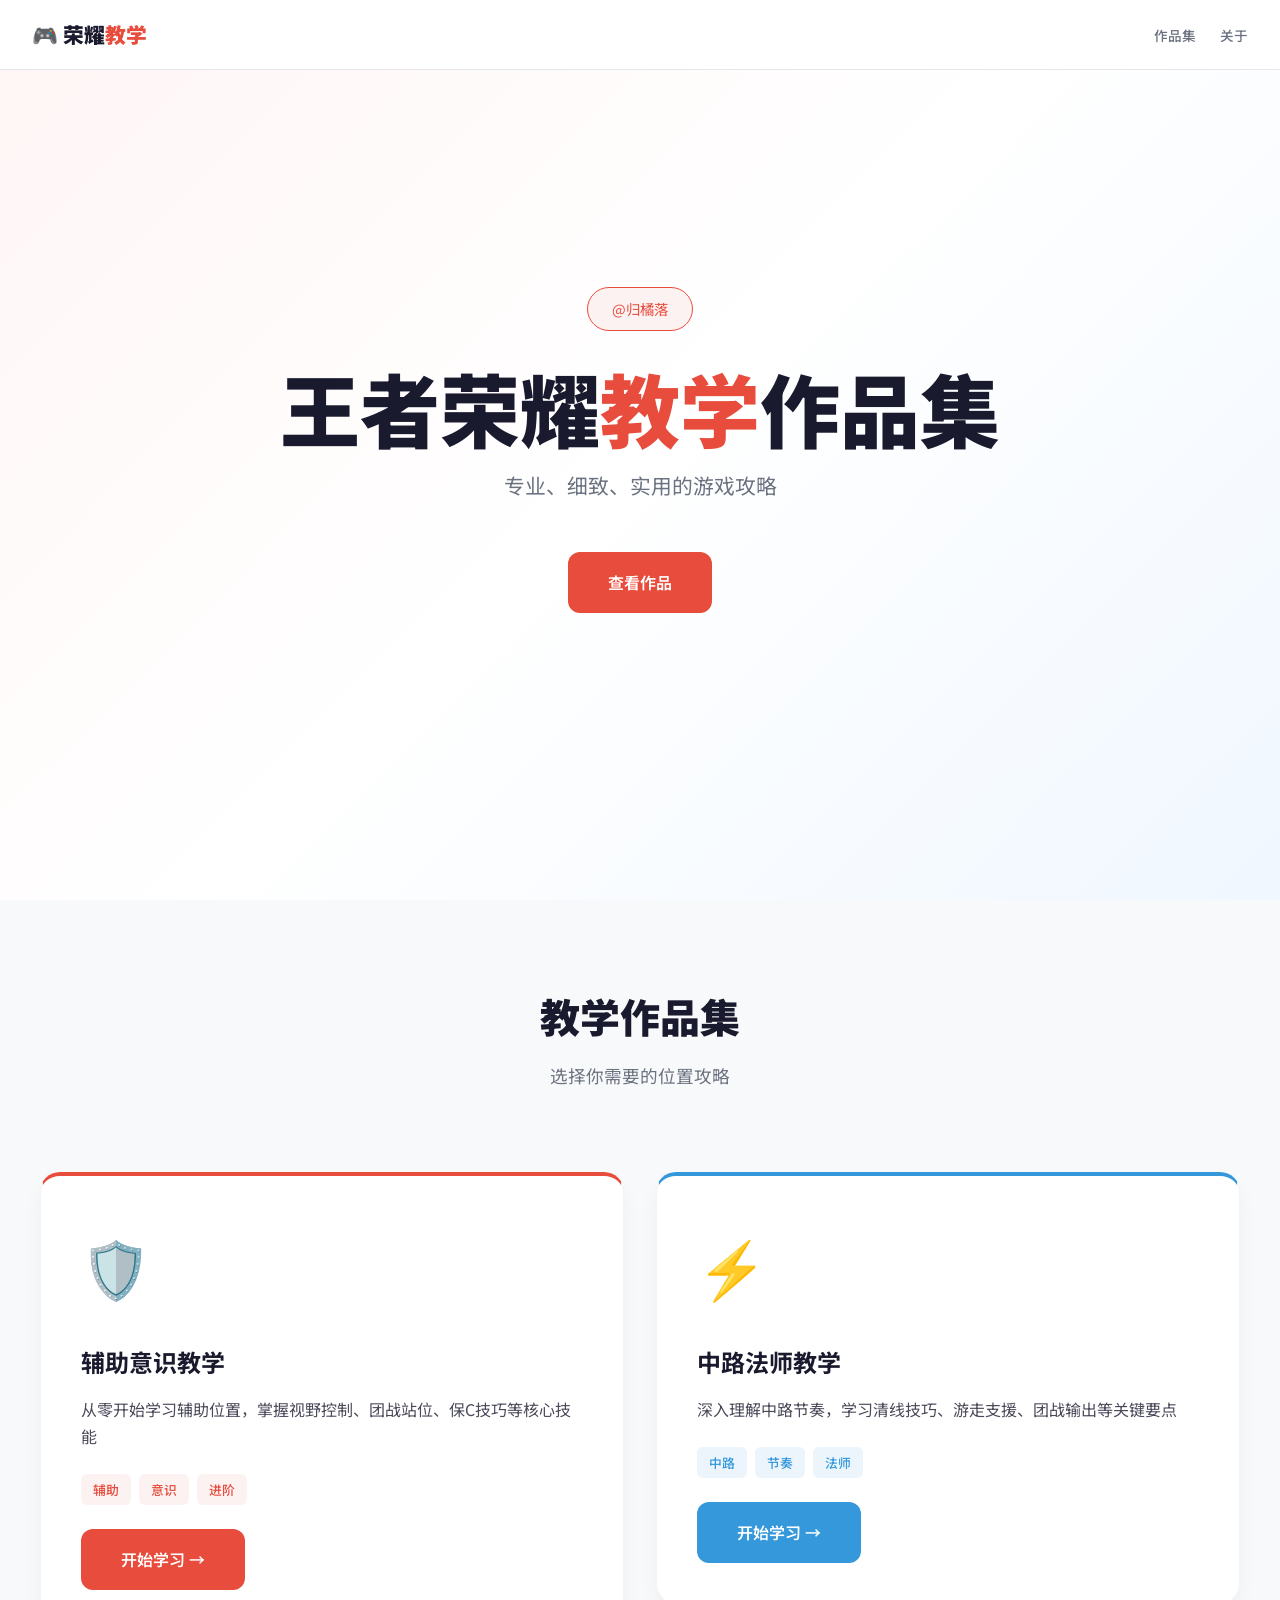
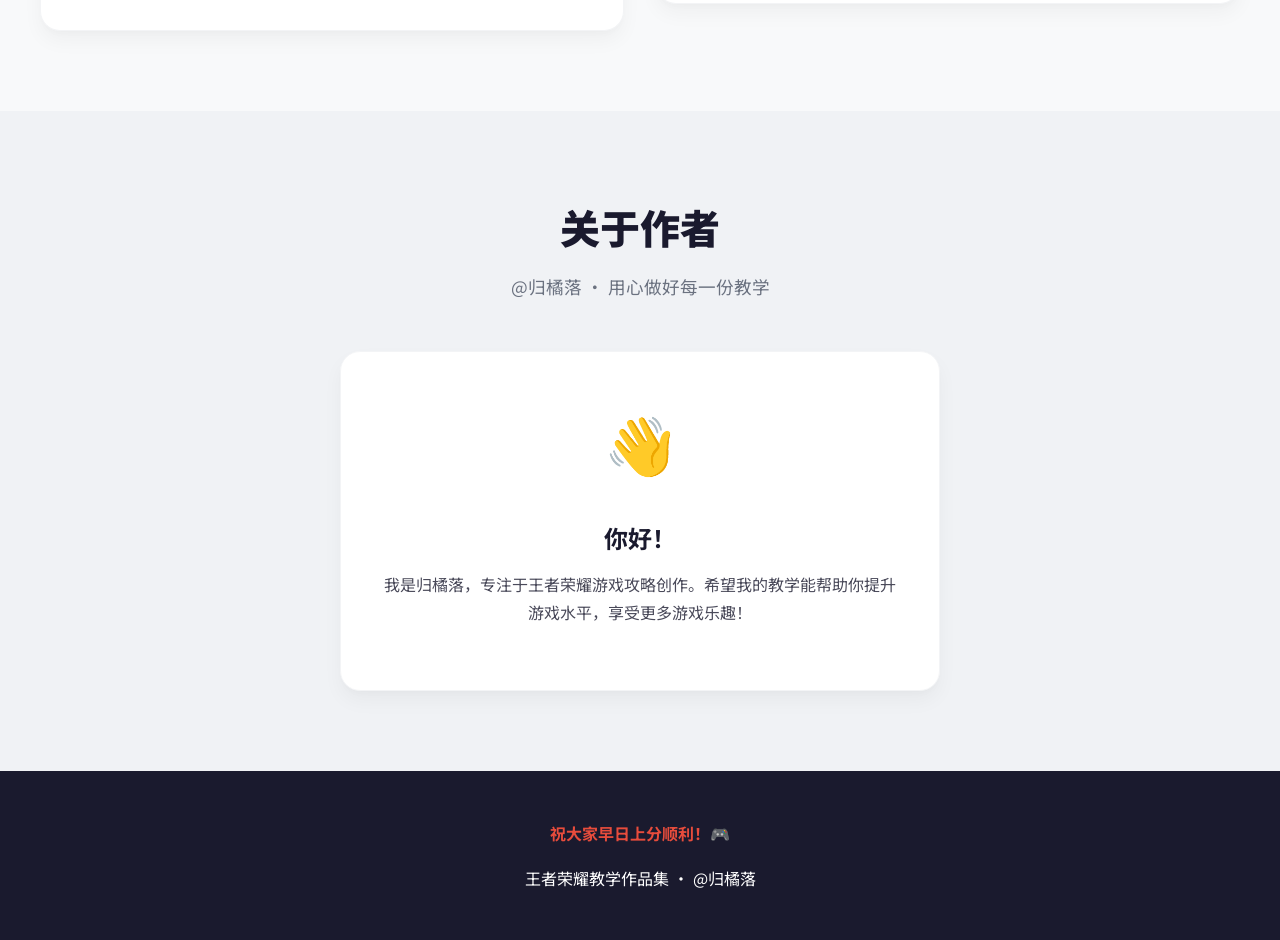
==== index.html @ fbb921c2 "重构为作品集形式，添加中路教学" ====
<!DOCTYPE html>
<html lang="zh-CN">
<head>
    <meta charset="UTF-8">
    <meta name="viewport" content="width=device-width, initial-scale=1.0">
    <title>王者荣耀 - 教学作品集</title>
    <link href="https://fonts.googleapis.com/css2?family=Noto+Sans+SC:wght@300;400;500;700;900&display=swap" rel="stylesheet">
    <style>
        :root {
            --bg: #f8f9fa;
            --bg-card: #ffffff;
            --bg-section: #f0f2f5;
            --text: #1a1a2e;
            --text-secondary: #4a4a5a;
            --text-muted: #6b7280;
            --border: #e5e7eb;
            --border-light: #f3f4f6;
            --accent: #e74c3c;
            --accent-light: #fdf2f2;
            --blue: #3498db;
            --blue-light: #ebf5fb;
            --green: #27ae60;
            --green-light: #eafaf1;
            --gold: #f39c12;
            --gold-light: #fef9e7;
            --purple: #9b59b6;
            --purple-light: #f5eef8;
        }

        * {
            margin: 0;
            padding: 0;
            box-sizing: border-box;
        }

        html {
            scroll-behavior: smooth;
        }

        body {
            font-family: 'Noto Sans SC', sans-serif;
            background: var(--bg);
            color: var(--text);
            overflow-x: hidden;
            line-height: 1.8;
        }

        nav {
            position: fixed;
            top: 0;
            left: 0;
            width: 100%;
            padding: 1rem 2rem;
            background: rgba(255, 255, 255, 0.95);
            backdrop-filter: blur(20px);
            z-index: 1000;
            display: flex;
            justify-content: space-between;
            align-items: center;
            border-bottom: 1px solid var(--border);
            transition: transform 0.3s ease;
        }

        .logo {
            font-size: 1.3rem;
            font-weight: 900;
            color: var(--text);
        }

        .logo span {
            color: var(--accent);
        }

        .nav-links {
            display: flex;
            gap: 1.5rem;
            list-style: none;
        }

        .nav-links a {
            color: var(--text-muted);
            text-decoration: none;
            font-size: 0.85rem;
            font-weight: 500;
            transition: color 0.3s ease;
        }

        .nav-links a:hover {
            color: var(--accent);
        }

        main {
            position: relative;
            z-index: 10;
        }

        section {
            min-height: auto;
            padding: 5rem 2rem;
            display: flex;
            flex-direction: column;
            justify-content: center;
            align-items: center;
        }

        .hero {
            position: relative;
            text-align: center;
            background: linear-gradient(135deg, #fff5f5 0%, #fff 50%, #f0f7ff 100%);
            min-height: 100vh;
            display: flex;
            align-items: center;
            justify-content: center;
        }

        .hero-content {
            position: relative;
            z-index: 2;
            max-width: 800px;
        }

        .hero-badge {
            display: inline-block;
            padding: 0.5rem 1.5rem;
            background: var(--accent-light);
            border: 1px solid var(--accent);
            border-radius: 50px;
            font-size: 0.9rem;
            color: var(--accent);
            margin-bottom: 2rem;
        }

        .hero h1 {
            font-size: clamp(2.5rem, 8vw, 5rem);
            font-weight: 900;
            line-height: 1.1;
            margin-bottom: 1rem;
            color: var(--text);
        }

        .hero h1 .highlight {
            color: var(--accent);
        }

        .hero-subtitle {
            font-size: 1.3rem;
            color: var(--text-muted);
            margin-bottom: 3rem;
        }

        .hero-cta {
            display: flex;
            gap: 1rem;
            justify-content: center;
        }

        .btn {
            padding: 1rem 2.5rem;
            border-radius: 12px;
            font-size: 1rem;
            font-weight: 600;
            cursor: pointer;
            transition: all 0.3s ease;
            text-decoration: none;
            display: inline-flex;
            align-items: center;
            gap: 0.5rem;
        }

        .btn-primary {
            background: var(--accent);
            color: white;
            border: none;
        }

        .btn-primary:hover {
            background: #c0392b;
            transform: translateY(-2px);
        }

        .btn-secondary {
            background: white;
            color: var(--text);
            border: 2px solid var(--border);
        }

        .btn-secondary:hover {
            border-color: var(--accent);
            color: var(--accent);
        }

        .section-header {
            text-align: center;
            margin-bottom: 3rem;
        }

        .section-title {
            font-size: 2.5rem;
            font-weight: 900;
            margin-bottom: 0.5rem;
            color: var(--text);
        }

        .section-desc {
            color: var(--text-muted);
            font-size: 1.1rem;
        }

        .portfolio-grid {
            max-width: 1200px;
            width: 100%;
            display: grid;
            grid-template-columns: repeat(auto-fit, minmax(350px, 1fr));
            gap: 2rem;
            margin-top: 2rem;
        }

        .card {
            background: var(--bg-card);
            border-radius: 20px;
            padding: 2.5rem;
            box-shadow: 0 4px 6px rgba(0, 0, 0, 0.02), 0 10px 20px rgba(0, 0, 0, 0.04);
            border: 1px solid var(--border-light);
            transition: all 0.3s ease;
        }

        .card:hover {
            transform: translateY(-8px);
            box-shadow: 0 20px 40px rgba(0, 0, 0, 0.08), 0 8px 16px rgba(0, 0, 0, 0.06);
            border-color: var(--border);
        }

        .card-icon {
            font-size: 3.5rem;
            margin-bottom: 1.5rem;
        }

        .card h3 {
            font-size: 1.5rem;
            font-weight: 700;
            margin-bottom: 0.75rem;
            color: var(--text);
        }

        .card p {
            color: var(--text-secondary);
            margin-bottom: 1.5rem;
            line-height: 1.7;
        }

        .card-tags {
            display: flex;
            gap: 0.5rem;
            margin-bottom: 1.5rem;
            flex-wrap: wrap;
        }

        .tag {
            padding: 0.25rem 0.75rem;
            border-radius: 6px;
            font-size: 0.8rem;
            font-weight: 500;
        }

        .tag-support {
            background: var(--accent-light);
            color: var(--accent);
        }

        .tag-mid {
            background: var(--blue-light);
            color: var(--blue);
        }

        footer {
            background: var(--text);
            color: white;
            padding: 3rem 2rem;
            text-align: center;
        }

        footer .highlight {
            color: var(--accent);
            font-weight: 700;
        }

        @keyframes fadeInUp {
            from {
                opacity: 0;
                transform: translateY(30px);
            }
            to {
                opacity: 1;
                transform: translateY(0);
            }
        }

        .fade-in {
            opacity: 0;
            animation: fadeInUp 0.6s ease forwards;
        }

        @media (max-width: 768px) {
            nav {
                padding: 1rem;
            }

            .nav-links {
                display: none;
            }

            .hero-cta {
                flex-direction: column;
            }

            .portfolio-grid {
                grid-template-columns: 1fr;
            }
        }
    </style>
</head>
<body>
    <nav>
        <div class="logo">
            🎮 荣耀<span>教学</span>
        </div>
        <ul class="nav-links">
            <li><a href="#portfolio">作品集</a></li>
            <li><a href="#about">关于</a></li>
        </ul>
    </nav>

    <main>
        <section class="hero">
            <div class="hero-content fade-in">
                <span class="hero-badge">@归橘落</span>
                <h1>王者荣耀<span class="highlight">教学</span>作品集</h1>
                <p class="hero-subtitle">专业、细致、实用的游戏攻略</p>
                <div class="hero-cta">
                    <a href="#portfolio" class="btn btn-primary">
                        查看作品
                    </a>
                </div>
            </div>
        </section>

        <section id="portfolio">
            <div class="section-header fade-in">
                <h2 class="section-title">教学作品集</h2>
                <p class="section-desc">选择你需要的位置攻略</p>
            </div>
            
            <div class="portfolio-grid">
                <a href="support.html" style="text-decoration: none; display: block;">
                    <div class="card fade-in" style="border-top: 4px solid var(--accent);">
                        <div class="card-icon">🛡️</div>
                        <h3>辅助意识教学</h3>
                        <p>从零开始学习辅助位置，掌握视野控制、团战站位、保C技巧等核心技能</p>
                        <div class="card-tags">
                            <span class="tag tag-support">辅助</span>
                            <span class="tag tag-support">意识</span>
                            <span class="tag tag-support">进阶</span>
                        </div>
                        <div class="btn btn-primary">
                            开始学习 →
                        </div>
                    </div>
                </a>

                <a href="mid.html" style="text-decoration: none; display: block;">
                    <div class="card fade-in" style="border-top: 4px solid var(--blue); animation-delay: 0.2s;">
                        <div class="card-icon">⚡</div>
                        <h3>中路法师教学</h3>
                        <p>深入理解中路节奏，学习清线技巧、游走支援、团战输出等关键要点</p>
                        <div class="card-tags">
                            <span class="tag tag-mid">中路</span>
                            <span class="tag tag-mid">节奏</span>
                            <span class="tag tag-mid">法师</span>
                        </div>
                        <div class="btn btn-primary" style="background: var(--blue);">
                            开始学习 →
                        </div>
                    </div>
                </a>
            </div>
        </section>

        <section id="about" style="background: var(--bg-section);">
            <div class="section-header fade-in">
                <h2 class="section-title">关于作者</h2>
                <p class="section-desc">@归橘落 · 用心做好每一份教学</p>
            </div>
            <div style="max-width: 600px; text-align: center;">
                <div class="card fade-in">
                    <div class="card-icon">👋</div>
                    <h3>你好！</h3>
                    <p>我是归橘落，专注于王者荣耀游戏攻略创作。希望我的教学能帮助你提升游戏水平，享受更多游戏乐趣！</p>
                </div>
            </div>
        </section>
    </main>

    <footer>
        <p class="highlight">祝大家早日上分顺利！🎮</p>
        <p style="margin-top: 1rem;">王者荣耀教学作品集 · @归橘落</p>
    </footer>

    <script>
        const observer = new IntersectionObserver((entries) => {
            entries.forEach(entry => {
                if (entry.isIntersecting) {
                    entry.target.style.opacity = '1';
                }
            });
        }, { threshold: 0.1 });

        document.querySelectorAll('.fade-in').forEach(el => {
            observer.observe(el);
        });

        let lastScroll = 0;
        window.addEventListener('scroll', () => {
            const nav = document.querySelector('nav');
            const currentScroll = window.pageYOffset;
            if (currentScroll > lastScroll && currentScroll > 100) {
                nav.style.transform = 'translateY(-100%)';
            } else {
                nav.style.transform = 'translateY(0)';
            }
            lastScroll = currentScroll;
        });
    </script>
</body>
</html>
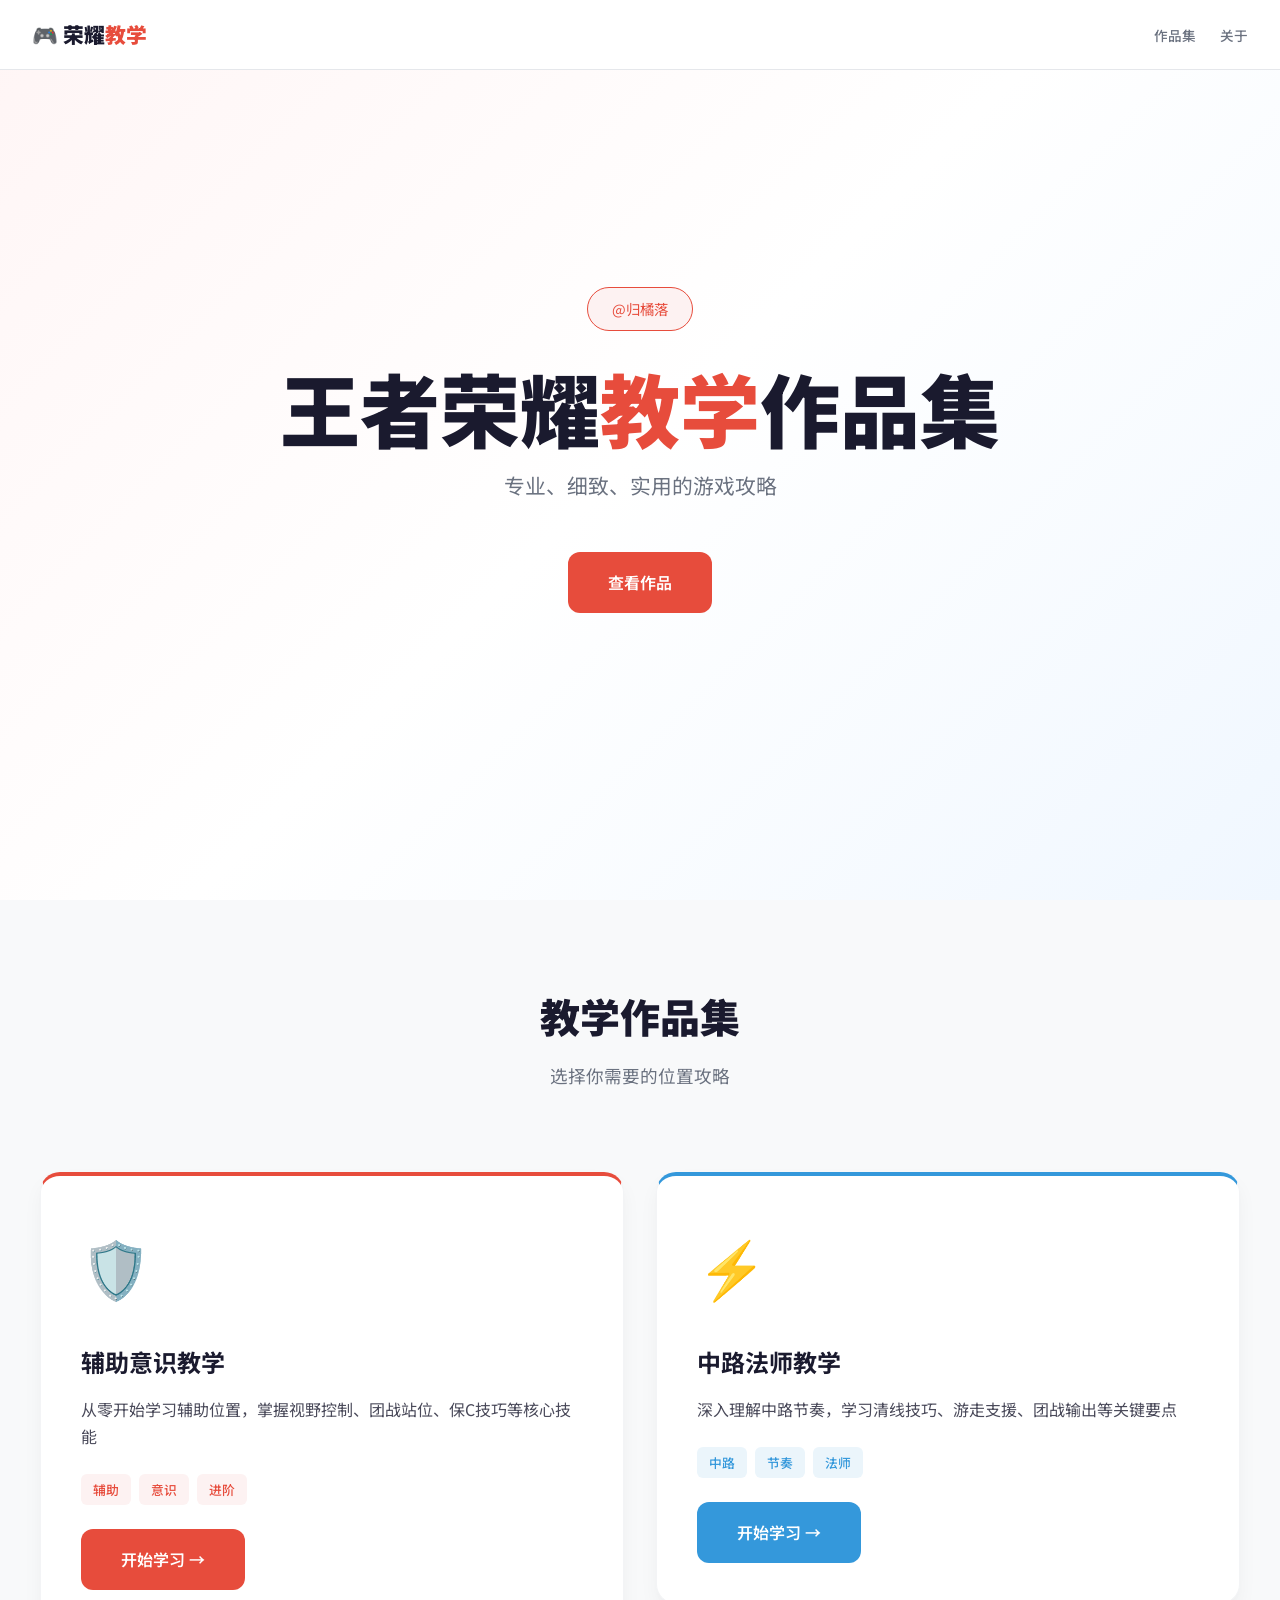
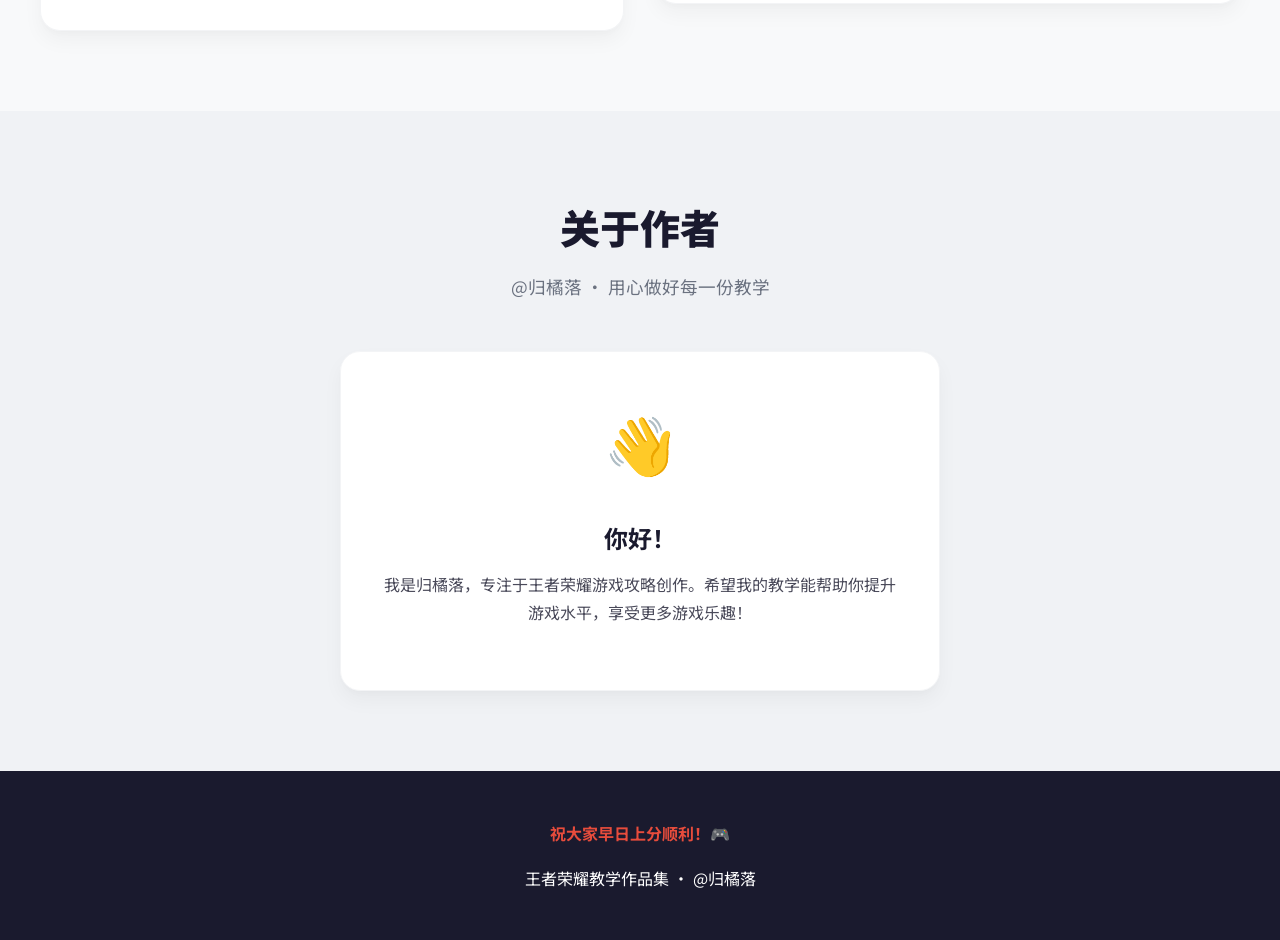
==== commit 2ad10d2a: "多agent全方位优化完成！" ====
--- a/index.html
+++ b/index.html
@@ -31,6 +31,7 @@
             margin: 0;
             padding: 0;
             box-sizing: border-box;
+            -webkit-tap-highlight-color: transparent;
         }
 
         html {
@@ -43,6 +44,8 @@
             color: var(--text);
             overflow-x: hidden;
             line-height: 1.8;
+            opacity: 0;
+            animation: pageLoad 0.5s ease forwards;
         }
 
         nav {
@@ -58,13 +61,27 @@
             justify-content: space-between;
             align-items: center;
             border-bottom: 1px solid var(--border);
-            transition: transform 0.3s ease;
+            transition: transform 0.3s ease, box-shadow 0.3s ease;
+        }
+
+        nav.scrolled {
+            box-shadow: 0 4px 20px rgba(0, 0, 0, 0.08);
         }
 
         .logo {
             font-size: 1.3rem;
             font-weight: 900;
             color: var(--text);
+            cursor: pointer;
+            transition: transform 0.2s ease;
+        }
+
+        .logo:hover {
+            transform: scale(1.05);
+        }
+
+        .logo:active {
+            transform: scale(0.95);
         }
 
         .logo span {
@@ -82,11 +99,32 @@
             text-decoration: none;
             font-size: 0.85rem;
             font-weight: 500;
-            transition: color 0.3s ease;
+            transition: color 0.3s ease, transform 0.2s ease;
+            position: relative;
+        }
+
+        .nav-links a:after {
+            content: '';
+            position: absolute;
+            bottom: -4px;
+            left: 0;
+            width: 0;
+            height: 2px;
+            background: var(--accent);
+            transition: width 0.3s ease;
         }
 
         .nav-links a:hover {
             color: var(--accent);
+            transform: translateY(-2px);
+        }
+
+        .nav-links a:hover:after {
+            width: 100%;
+        }
+
+        .nav-links a:active {
+            transform: translateY(0);
         }
 
         main {
@@ -128,6 +166,7 @@
             font-size: 0.9rem;
             color: var(--accent);
             margin-bottom: 2rem;
+            animation: pulse 2s ease-in-out infinite;
         }
 
         .hero h1 {
@@ -165,6 +204,18 @@
             display: inline-flex;
             align-items: center;
             gap: 0.5rem;
+            user-select: none;
+            -webkit-user-select: none;
+        }
+
+        .btn:hover {
+            transform: translateY(-3px);
+            box-shadow: 0 10px 30px rgba(0, 0, 0, 0.15);
+        }
+
+        .btn:active {
+            transform: translateY(-1px);
+            box-shadow: 0 5px 15px rgba(0, 0, 0, 0.1);
         }
 
         .btn-primary {
@@ -175,7 +226,6 @@
 
         .btn-primary:hover {
             background: #c0392b;
-            transform: translateY(-2px);
         }
 
         .btn-secondary {
@@ -221,18 +271,28 @@
             padding: 2.5rem;
             box-shadow: 0 4px 6px rgba(0, 0, 0, 0.02), 0 10px 20px rgba(0, 0, 0, 0.04);
             border: 1px solid var(--border-light);
-            transition: all 0.3s ease;
+            transition: all 0.4s cubic-bezier(0.175, 0.885, 0.32, 1.275);
+            cursor: pointer;
         }
 
         .card:hover {
-            transform: translateY(-8px);
-            box-shadow: 0 20px 40px rgba(0, 0, 0, 0.08), 0 8px 16px rgba(0, 0, 0, 0.06);
-            border-color: var(--border);
+            transform: translateY(-12px) scale(1.02);
+            box-shadow: 0 30px 60px rgba(0, 0, 0, 0.12), 0 15px 30px rgba(0, 0, 0, 0.08);
+            border-color: var(--accent);
+        }
+
+        .card:active {
+            transform: translateY(-6px) scale(0.98);
         }
 
         .card-icon {
             font-size: 3.5rem;
             margin-bottom: 1.5rem;
+            transition: transform 0.4s ease;
+        }
+
+        .card:hover .card-icon {
+            transform: scale(1.1) rotate(5deg);
         }
 
         .card h3 {
@@ -260,6 +320,11 @@
             border-radius: 6px;
             font-size: 0.8rem;
             font-weight: 500;
+            transition: transform 0.2s ease;
+        }
+
+        .tag:hover {
+            transform: scale(1.05);
         }
 
         .tag-support {
@@ -284,10 +349,49 @@
             font-weight: 700;
         }
 
+        .back-to-top {
+            position: fixed;
+            bottom: 2rem;
+            right: 2rem;
+            width: 50px;
+            height: 50px;
+            background: var(--accent);
+            color: white;
+            border: none;
+            border-radius: 50%;
+            font-size: 1.5rem;
+            cursor: pointer;
+            opacity: 0;
+            visibility: hidden;
+            transform: translateY(20px);
+            transition: all 0.3s ease;
+            z-index: 999;
+            box-shadow: 0 4px 20px rgba(231, 76, 60, 0.4);
+            display: flex;
+            align-items: center;
+            justify-content: center;
+        }
+
+        .back-to-top.visible {
+            opacity: 1;
+            visibility: visible;
+            transform: translateY(0);
+        }
+
+        .back-to-top:hover {
+            background: #c0392b;
+            transform: translateY(-3px);
+            box-shadow: 0 8px 30px rgba(231, 76, 60, 0.5);
+        }
+
+        .back-to-top:active {
+            transform: translateY(0);
+        }
+
         @keyframes fadeInUp {
             from {
                 opacity: 0;
-                transform: translateY(30px);
+                transform: translateY(40px);
             }
             to {
                 opacity: 1;
@@ -295,9 +399,33 @@
             }
         }
 
+        @keyframes pageLoad {
+            from {
+                opacity: 0;
+            }
+            to {
+                opacity: 1;
+            }
+        }
+
+        @keyframes pulse {
+            0%, 100% {
+                transform: scale(1);
+            }
+            50% {
+                transform: scale(1.05);
+            }
+        }
+
         .fade-in {
             opacity: 0;
-            animation: fadeInUp 0.6s ease forwards;
+            transform: translateY(40px);
+            transition: opacity 0.8s ease, transform 0.8s ease;
+        }
+
+        .fade-in.visible {
+            opacity: 1;
+            transform: translateY(0);
         }
 
         @media (max-width: 768px) {
@@ -315,13 +443,21 @@
 
             .portfolio-grid {
                 grid-template-columns: 1fr;
+            }
+
+            .back-to-top {
+                bottom: 1.5rem;
+                right: 1.5rem;
+                width: 45px;
+                height: 45px;
+                font-size: 1.3rem;
             }
         }
     </style>
 </head>
 <body>
     <nav>
-        <div class="logo">
+        <div class="logo" onclick="window.scrollTo({top: 0, behavior: 'smooth'})">
             🎮 荣耀<span>教学</span>
         </div>
         <ul class="nav-links">
@@ -368,7 +504,7 @@
                 </a>
 
                 <a href="mid.html" style="text-decoration: none; display: block;">
-                    <div class="card fade-in" style="border-top: 4px solid var(--blue); animation-delay: 0.2s;">
+                    <div class="card fade-in" style="border-top: 4px solid var(--blue);">
                         <div class="card-icon">⚡</div>
                         <h3>中路法师教学</h3>
                         <p>深入理解中路节奏，学习清线技巧、游走支援、团战输出等关键要点</p>
@@ -405,11 +541,15 @@
         <p style="margin-top: 1rem;">王者荣耀教学作品集 · @归橘落</p>
     </footer>
 
+    <button class="back-to-top" id="backToTop" aria-label="回到顶部">
+        ↑
+    </button>
+
     <script>
         const observer = new IntersectionObserver((entries) => {
             entries.forEach(entry => {
                 if (entry.isIntersecting) {
-                    entry.target.style.opacity = '1';
+                    entry.target.classList.add('visible');
                 }
             });
         }, { threshold: 0.1 });
@@ -419,16 +559,48 @@
         });
 
         let lastScroll = 0;
+        const nav = document.querySelector('nav');
+        const backToTop = document.getElementById('backToTop');
+        
         window.addEventListener('scroll', () => {
-            const nav = document.querySelector('nav');
             const currentScroll = window.pageYOffset;
+            
             if (currentScroll > lastScroll && currentScroll > 100) {
                 nav.style.transform = 'translateY(-100%)';
             } else {
                 nav.style.transform = 'translateY(0)';
             }
+            
+            if (currentScroll > 100) {
+                nav.classList.add('scrolled');
+                backToTop.classList.add('visible');
+            } else {
+                nav.classList.remove('scrolled');
+                backToTop.classList.remove('visible');
+            }
+            
             lastScroll = currentScroll;
+        });
+
+        backToTop.addEventListener('click', () => {
+            window.scrollTo({
+                top: 0,
+                behavior: 'smooth'
+            });
+        });
+
+        document.querySelectorAll('a[href^="#"]').forEach(anchor => {
+            anchor.addEventListener('click', function(e) {
+                e.preventDefault();
+                const target = document.querySelector(this.getAttribute('href'));
+                if (target) {
+                    target.scrollIntoView({
+                        behavior: 'smooth',
+                        block: 'start'
+                    });
+                }
+            });
         });
     </script>
 </body>
-</html>+</html>
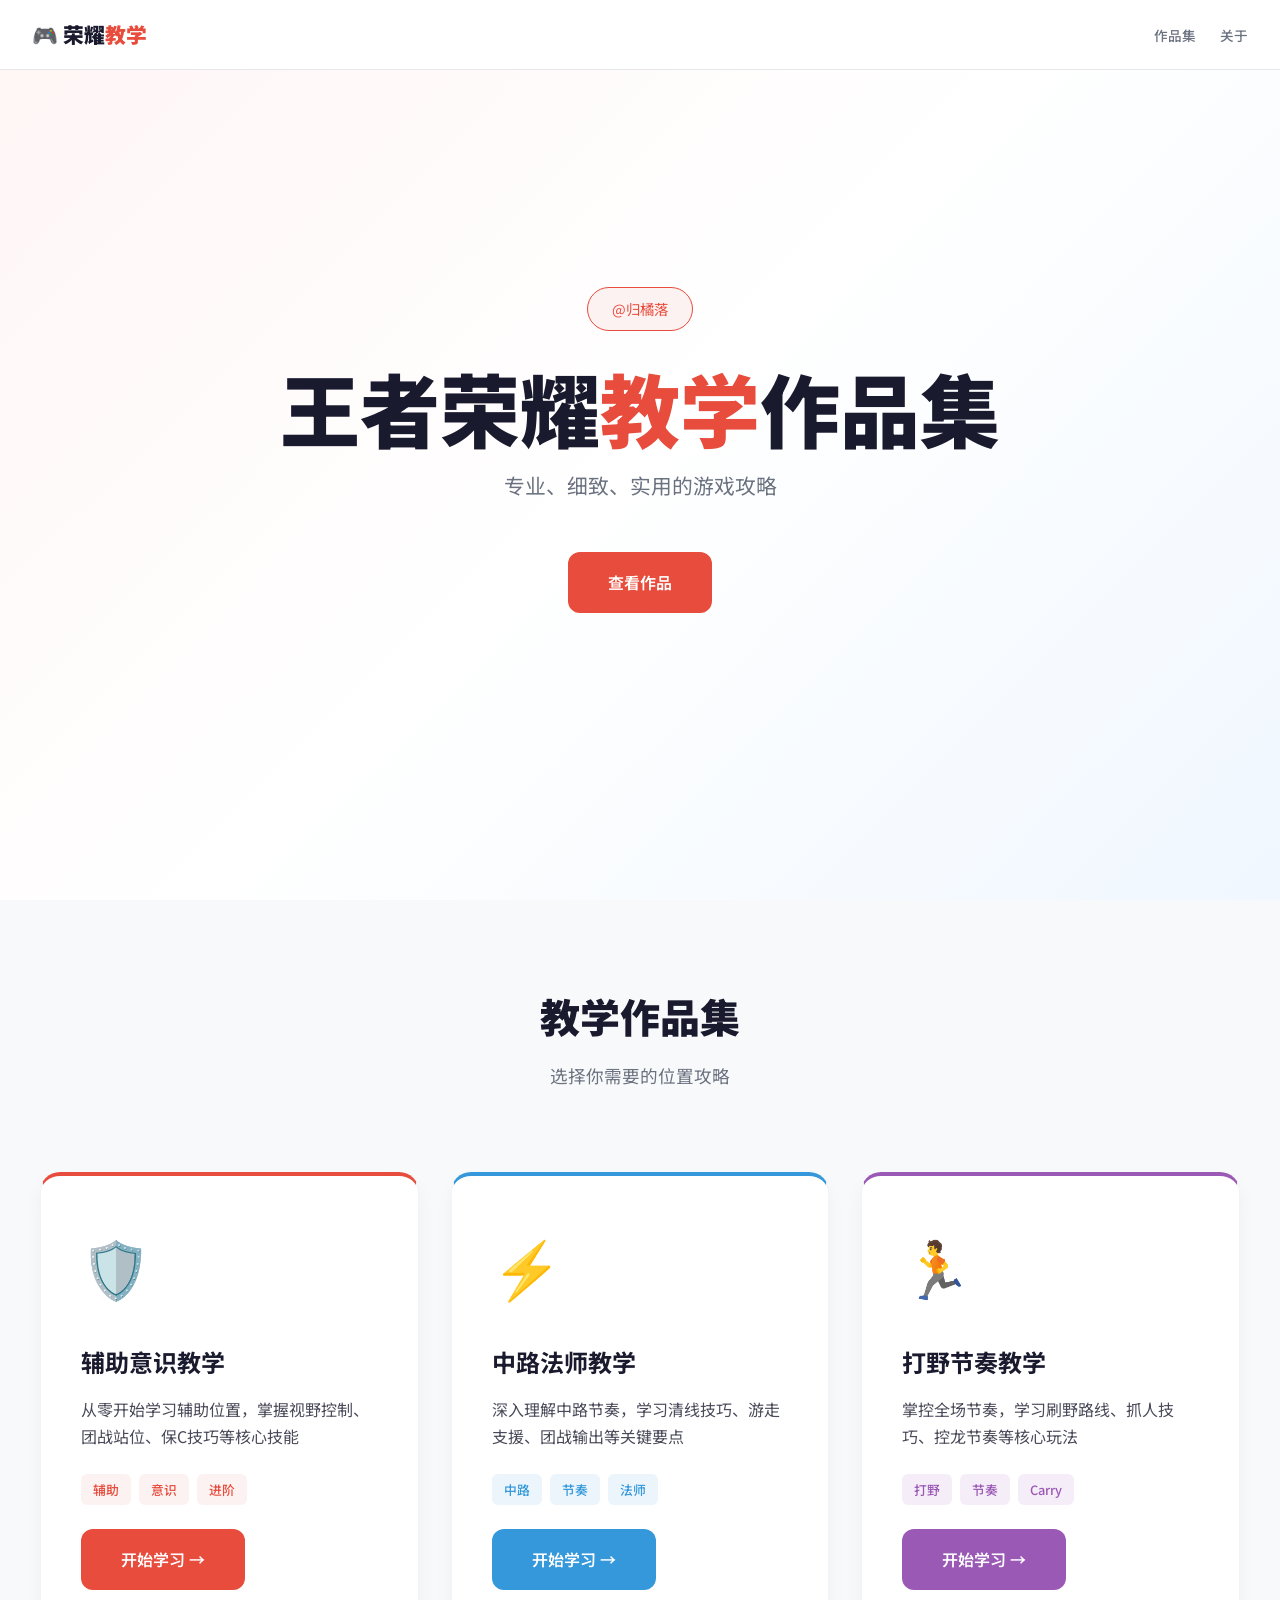
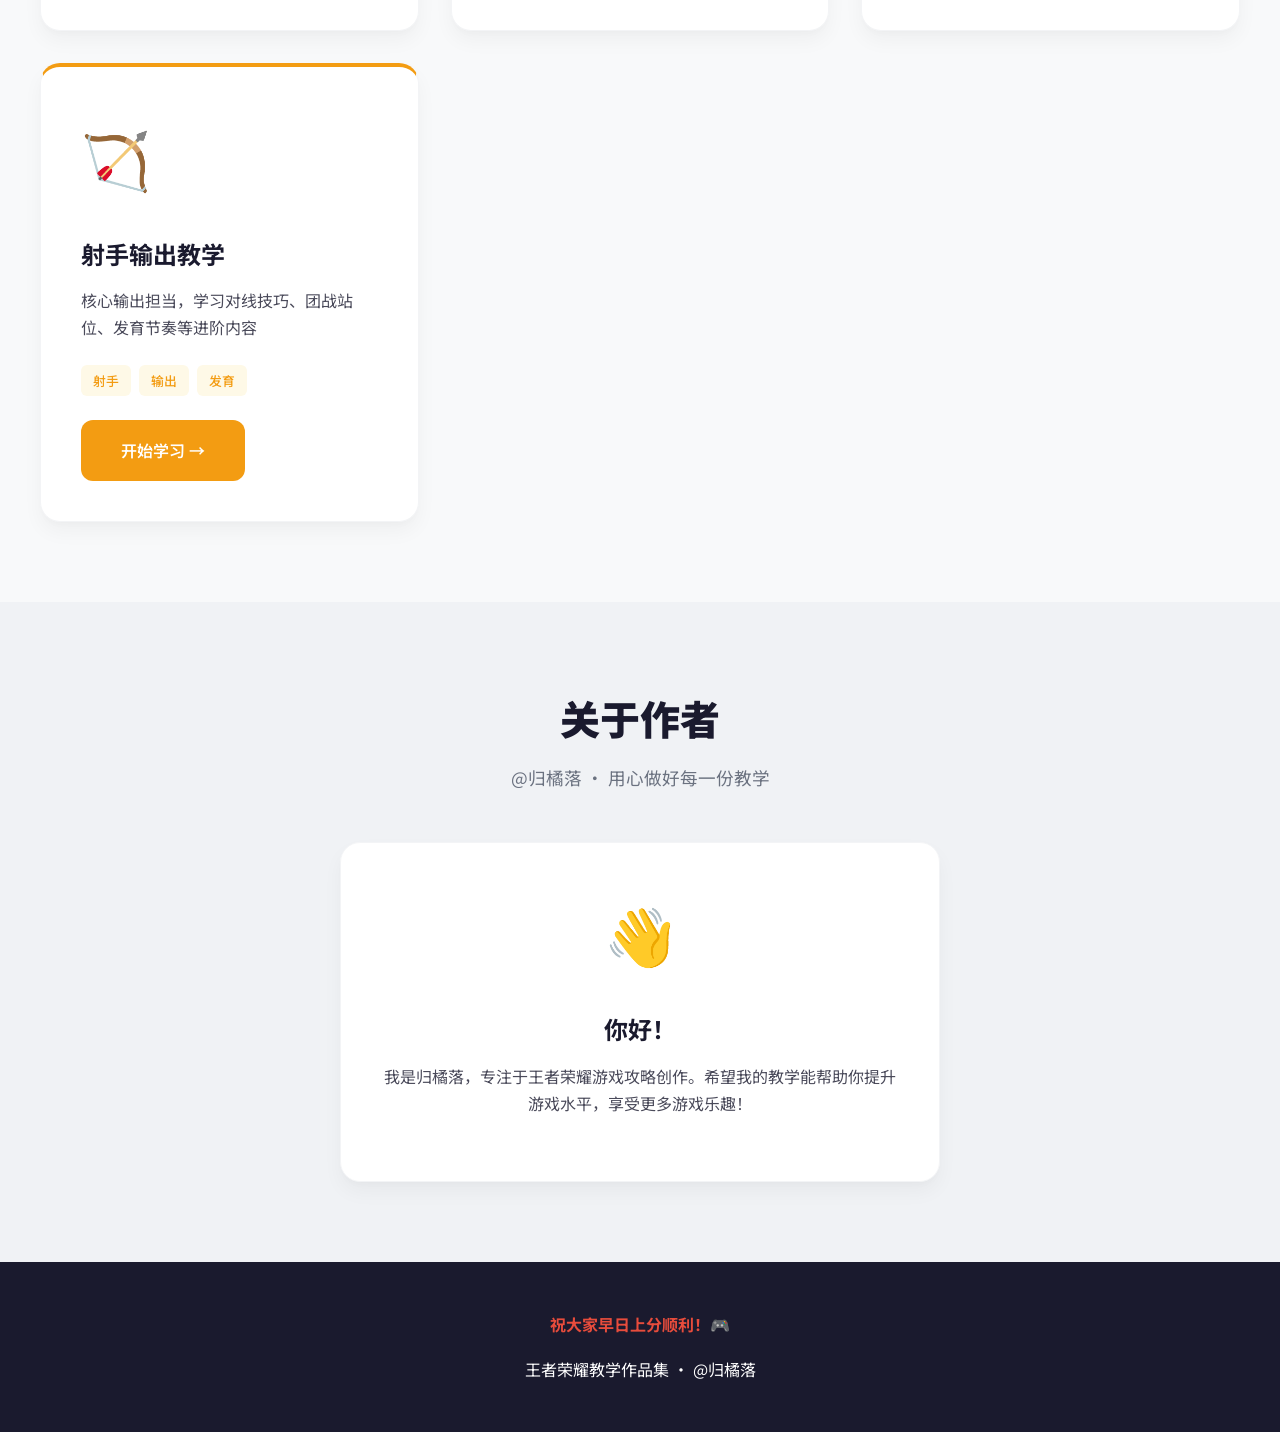
==== commit d66d5816: "feat: 多Agent协作优化网页体验 Co-authored-by: traeagent <traeagent@users.noreply.github.com>" ====
--- a/index.html
+++ b/index.html
@@ -4,8 +4,9 @@
     <meta charset="UTF-8">
     <meta name="viewport" content="width=device-width, initial-scale=1.0">
     <title>王者荣耀 - 教学作品集</title>
-    <link href="https://fonts.googleapis.com/css2?family=Noto+Sans+SC:wght@300;400;500;700;900&display=swap" rel="stylesheet">
-    <style>
+  <link href="https://fonts.googleapis.com/css2?family=Noto+Sans+SC:wght@300;400;500;700;900&display=swap" rel="stylesheet">
+  <link rel="stylesheet" href="css/styles.css">
+  <style>
         :root {
             --bg: #f8f9fa;
             --bg-card: #ffffff;
@@ -487,38 +488,70 @@
             </div>
             
             <div class="portfolio-grid">
-                <a href="support.html" style="text-decoration: none; display: block;">
-                    <div class="card fade-in" style="border-top: 4px solid var(--accent);">
-                        <div class="card-icon">🛡️</div>
-                        <h3>辅助意识教学</h3>
-                        <p>从零开始学习辅助位置，掌握视野控制、团战站位、保C技巧等核心技能</p>
-                        <div class="card-tags">
-                            <span class="tag tag-support">辅助</span>
-                            <span class="tag tag-support">意识</span>
-                            <span class="tag tag-support">进阶</span>
-                        </div>
-                        <div class="btn btn-primary">
-                            开始学习 →
-                        </div>
-                    </div>
-                </a>
-
-                <a href="mid.html" style="text-decoration: none; display: block;">
-                    <div class="card fade-in" style="border-top: 4px solid var(--blue);">
-                        <div class="card-icon">⚡</div>
-                        <h3>中路法师教学</h3>
-                        <p>深入理解中路节奏，学习清线技巧、游走支援、团战输出等关键要点</p>
-                        <div class="card-tags">
-                            <span class="tag tag-mid">中路</span>
-                            <span class="tag tag-mid">节奏</span>
-                            <span class="tag tag-mid">法师</span>
-                        </div>
-                        <div class="btn btn-primary" style="background: var(--blue);">
-                            开始学习 →
-                        </div>
-                    </div>
-                </a>
-            </div>
+        <a href="support.html" style="text-decoration: none; display: block;">
+          <div class="card fade-in" style="border-top: 4px solid var(--accent);">
+            <div class="card-icon">🛡️</div>
+            <h3>辅助意识教学</h3>
+            <p>从零开始学习辅助位置，掌握视野控制、团战站位、保C技巧等核心技能</p>
+            <div class="card-tags">
+              <span class="tag tag-support">辅助</span>
+              <span class="tag tag-support">意识</span>
+              <span class="tag tag-support">进阶</span>
+            </div>
+            <div class="btn btn-primary">
+              开始学习 →
+            </div>
+          </div>
+        </a>
+
+        <a href="mid.html" style="text-decoration: none; display: block;">
+          <div class="card fade-in" style="border-top: 4px solid var(--blue);">
+            <div class="card-icon">⚡</div>
+            <h3>中路法师教学</h3>
+            <p>深入理解中路节奏，学习清线技巧、游走支援、团战输出等关键要点</p>
+            <div class="card-tags">
+              <span class="tag tag-mid">中路</span>
+              <span class="tag tag-mid">节奏</span>
+              <span class="tag tag-mid">法师</span>
+            </div>
+            <div class="btn btn-primary" style="background: var(--blue);">
+              开始学习 →
+            </div>
+          </div>
+        </a>
+
+        <a href="jungle.html" style="text-decoration: none; display: block;">
+          <div class="card fade-in" style="border-top: 4px solid var(--purple);">
+            <div class="card-icon">🏃</div>
+            <h3>打野节奏教学</h3>
+            <p>掌控全场节奏，学习刷野路线、抓人技巧、控龙节奏等核心玩法</p>
+            <div class="card-tags">
+              <span class="tag" style="background: var(--purple-light); color: var(--purple);">打野</span>
+              <span class="tag" style="background: var(--purple-light); color: var(--purple);">节奏</span>
+              <span class="tag" style="background: var(--purple-light); color: var(--purple);">Carry</span>
+            </div>
+            <div class="btn btn-primary" style="background: var(--purple);">
+              开始学习 →
+            </div>
+          </div>
+        </a>
+
+        <a href="adcarry.html" style="text-decoration: none; display: block;">
+          <div class="card fade-in" style="border-top: 4px solid var(--gold);">
+            <div class="card-icon">🏹</div>
+            <h3>射手输出教学</h3>
+            <p>核心输出担当，学习对线技巧、团战站位、发育节奏等进阶内容</p>
+            <div class="card-tags">
+              <span class="tag" style="background: var(--gold-light); color: var(--gold);">射手</span>
+              <span class="tag" style="background: var(--gold-light); color: var(--gold);">输出</span>
+              <span class="tag" style="background: var(--gold-light); color: var(--gold);">发育</span>
+            </div>
+            <div class="btn btn-primary" style="background: var(--gold);">
+              开始学习 →
+            </div>
+          </div>
+        </a>
+      </div>
         </section>
 
         <section id="about" style="background: var(--bg-section);">
@@ -545,62 +578,6 @@
         ↑
     </button>
 
-    <script>
-        const observer = new IntersectionObserver((entries) => {
-            entries.forEach(entry => {
-                if (entry.isIntersecting) {
-                    entry.target.classList.add('visible');
-                }
-            });
-        }, { threshold: 0.1 });
-
-        document.querySelectorAll('.fade-in').forEach(el => {
-            observer.observe(el);
-        });
-
-        let lastScroll = 0;
-        const nav = document.querySelector('nav');
-        const backToTop = document.getElementById('backToTop');
-        
-        window.addEventListener('scroll', () => {
-            const currentScroll = window.pageYOffset;
-            
-            if (currentScroll > lastScroll && currentScroll > 100) {
-                nav.style.transform = 'translateY(-100%)';
-            } else {
-                nav.style.transform = 'translateY(0)';
-            }
-            
-            if (currentScroll > 100) {
-                nav.classList.add('scrolled');
-                backToTop.classList.add('visible');
-            } else {
-                nav.classList.remove('scrolled');
-                backToTop.classList.remove('visible');
-            }
-            
-            lastScroll = currentScroll;
-        });
-
-        backToTop.addEventListener('click', () => {
-            window.scrollTo({
-                top: 0,
-                behavior: 'smooth'
-            });
-        });
-
-        document.querySelectorAll('a[href^="#"]').forEach(anchor => {
-            anchor.addEventListener('click', function(e) {
-                e.preventDefault();
-                const target = document.querySelector(this.getAttribute('href'));
-                if (target) {
-                    target.scrollIntoView({
-                        behavior: 'smooth',
-                        block: 'start'
-                    });
-                }
-            });
-        });
-    </script>
+    <script src="js/script.js"></script>
 </body>
 </html>
--- a/css/styles.css
+++ b/css/styles.css
@@ -0,0 +1,447 @@
+:root {
+  --bg: #f8f9fa;
+  --bg-card: #ffffff;
+  --bg-section: #f0f2f5;
+  --text: #1a1a2e;
+  --text-secondary: #4a4a5a;
+  --text-muted: #6b7280;
+  --border: #e5e7eb;
+  --border-light: #f3f4f6;
+  --accent: #e74c3c;
+  --accent-light: #fdf2f2;
+  --blue: #3498db;
+  --blue-light: #ebf5fb;
+  --green: #27ae60;
+  --green-light: #eafaf1;
+  --gold: #f39c12;
+  --gold-light: #fef9e7;
+  --purple: #9b59b6;
+  --purple-light: #f5eef8;
+}
+
+* {
+  margin: 0;
+  padding: 0;
+  box-sizing: border-box;
+  -webkit-tap-highlight-color: transparent;
+}
+
+html {
+  scroll-behavior: smooth;
+}
+
+body {
+  font-family: 'Noto Sans SC', sans-serif;
+  background: var(--bg);
+  color: var(--text);
+  overflow-x: hidden;
+  line-height: 1.8;
+  opacity: 0;
+  animation: pageLoad 0.5s ease forwards;
+}
+
+nav {
+  position: fixed;
+  top: 0;
+  left: 0;
+  width: 100%;
+  padding: 1rem 2rem;
+  background: rgba(255, 255, 255, 0.95);
+  backdrop-filter: blur(20px);
+  z-index: 1000;
+  display: flex;
+  justify-content: space-between;
+  align-items: center;
+  border-bottom: 1px solid var(--border);
+  transition: transform 0.3s ease, box-shadow 0.3s ease;
+}
+
+nav.scrolled {
+  box-shadow: 0 4px 20px rgba(0, 0, 0, 0.08);
+}
+
+.logo {
+  font-size: 1.3rem;
+  font-weight: 900;
+  color: var(--text);
+  cursor: pointer;
+  transition: transform 0.2s ease;
+}
+
+.logo:hover {
+  transform: scale(1.05);
+}
+
+.logo:active {
+  transform: scale(0.95);
+}
+
+.logo span {
+  color: var(--accent);
+}
+
+.nav-links {
+  display: flex;
+  gap: 1.5rem;
+  list-style: none;
+}
+
+.nav-links a {
+  color: var(--text-muted);
+  text-decoration: none;
+  font-size: 0.85rem;
+  font-weight: 500;
+  transition: color 0.3s ease, transform 0.2s ease;
+  position: relative;
+}
+
+.nav-links a:hover {
+  color: var(--accent);
+  transform: translateY(-2px);
+}
+
+.nav-links a:hover:after {
+  width: 100%;
+}
+
+.nav-links a:after {
+  content: '';
+  position: absolute;
+  bottom: -4px;
+  left: 0;
+  width: 0;
+  height: 2px;
+  background: var(--accent);
+  transition: width 0.3s ease;
+}
+
+.nav-links a:active {
+  transform: translateY(0);
+}
+
+main {
+  position: relative;
+  z-index: 10;
+}
+
+section {
+  min-height: auto;
+  padding: 5rem 2rem;
+  display: flex;
+  flex-direction: column;
+  justify-content: center;
+  align-items: center;
+}
+
+.hero {
+  position: relative;
+  text-align: center;
+  background: linear-gradient(135deg, #fff5f5 0%, #fff 50%, #f0f7ff 100%);
+  min-height: 100vh;
+  display: flex;
+  align-items: center;
+  justify-content: center;
+}
+
+.hero-content {
+  position: relative;
+  z-index: 2;
+  max-width: 800px;
+}
+
+.hero-badge {
+  display: inline-block;
+  padding: 0.5rem 1.5rem;
+  background: var(--accent-light);
+  border: 1px solid var(--accent);
+  border-radius: 50px;
+  font-size: 0.9rem;
+  color: var(--accent);
+  margin-bottom: 2rem;
+  animation: pulse 2s ease-in-out infinite;
+}
+
+.hero h1 {
+  font-size: clamp(2.5rem, 8vw, 5rem);
+  font-weight: 900;
+  line-height: 1.1;
+  margin-bottom: 1rem;
+  color: var(--text);
+}
+
+.hero h1 .highlight {
+  color: var(--accent);
+}
+
+.hero-subtitle {
+  font-size: 1.3rem;
+  color: var(--text-muted);
+  margin-bottom: 3rem;
+}
+
+.hero-cta {
+  display: flex;
+  gap: 1rem;
+  justify-content: center;
+}
+
+.btn {
+  padding: 1rem 2.5rem;
+  border-radius: 12px;
+  font-size: 1rem;
+  font-weight: 600;
+  cursor: pointer;
+  transition: all 0.3s ease;
+  text-decoration: none;
+  display: inline-flex;
+  align-items: center;
+  gap: 0.5rem;
+  user-select: none;
+  -webkit-user-select: none;
+}
+
+.btn:hover {
+  transform: translateY(-3px);
+  box-shadow: 0 10px 30px rgba(0, 0, 0, 0.15);
+}
+
+.btn:active {
+  transform: translateY(-1px);
+  box-shadow: 0 5px 15px rgba(0, 0, 0, 0.1);
+}
+
+.btn-primary {
+  background: var(--accent);
+  color: white;
+  border: none;
+}
+
+.btn-primary:hover {
+  background: #c0392b;
+}
+
+.btn-secondary {
+  background: white;
+  color: var(--text);
+  border: 2px solid var(--border);
+}
+
+.btn-secondary:hover {
+  border-color: var(--accent);
+  color: var(--accent);
+}
+
+.section-header {
+  text-align: center;
+  margin-bottom: 3rem;
+}
+
+.section-title {
+  font-size: 2.5rem;
+  font-weight: 900;
+  margin-bottom: 0.5rem;
+  color: var(--text);
+}
+
+.section-desc {
+  color: var(--text-muted);
+  font-size: 1.1rem;
+}
+
+.portfolio-grid {
+  max-width: 1200px;
+  width: 100%;
+  display: grid;
+  grid-template-columns: repeat(auto-fit, minmax(350px, 1fr));
+  gap: 2rem;
+  margin-top: 2rem;
+}
+
+.card {
+  background: var(--bg-card);
+  border-radius: 20px;
+  padding: 2.5rem;
+  box-shadow: 0 4px 6px rgba(0, 0, 0, 0.02), 0 10px 20px rgba(0, 0, 0, 0.04);
+  border: 1px solid var(--border-light);
+  transition: all 0.4s cubic-bezier(0.175, 0.885, 0.32, 1.275);
+  cursor: pointer;
+}
+
+.card:hover {
+  transform: translateY(-12px) scale(1.02);
+  box-shadow: 0 30px 60px rgba(0, 0, 0, 0.12), 0 15px 30px rgba(0, 0, 0, 0.08);
+  border-color: var(--accent);
+}
+
+.card:active {
+  transform: translateY(-6px) scale(0.98);
+}
+
+.card-icon {
+  font-size: 3.5rem;
+  margin-bottom: 1.5rem;
+  transition: transform 0.4s ease;
+}
+
+.card:hover .card-icon {
+  transform: scale(1.1) rotate(5deg);
+}
+
+.card h3 {
+  font-size: 1.5rem;
+  font-weight: 700;
+  margin-bottom: 0.75rem;
+  color: var(--text);
+}
+
+.card p {
+  color: var(--text-secondary);
+  margin-bottom: 1.5rem;
+  line-height: 1.7;
+}
+
+.card-tags {
+  display: flex;
+  gap: 0.5rem;
+  margin-bottom: 1.5rem;
+  flex-wrap: wrap;
+}
+
+.tag {
+  padding: 0.25rem 0.75rem;
+  border-radius: 6px;
+  font-size: 0.8rem;
+  font-weight: 500;
+  transition: transform 0.2s ease;
+}
+
+.tag:hover {
+  transform: scale(1.05);
+}
+
+.tag-support {
+  background: var(--accent-light);
+  color: var(--accent);
+}
+
+.tag-mid {
+  background: var(--blue-light);
+  color: var(--blue);
+}
+
+footer {
+  background: var(--text);
+  color: white;
+  padding: 3rem 2rem;
+  text-align: center;
+}
+
+footer .highlight {
+  color: var(--accent);
+  font-weight: 700;
+}
+
+.back-to-top {
+  position: fixed;
+  bottom: 2rem;
+  right: 2rem;
+  width: 50px;
+  height: 50px;
+  background: var(--accent);
+  color: white;
+  border: none;
+  border-radius: 50%;
+  font-size: 1.5rem;
+  cursor: pointer;
+  opacity: 0;
+  visibility: hidden;
+  transform: translateY(20px);
+  transition: all 0.3s ease;
+  z-index: 999;
+  box-shadow: 0 4px 20px rgba(231, 76, 60, 0.4);
+  display: flex;
+  align-items: center;
+  justify-content: center;
+}
+
+.back-to-top.visible {
+  opacity: 1;
+  visibility: visible;
+  transform: translateY(0);
+}
+
+.back-to-top:hover {
+  background: #c0392b;
+  transform: translateY(-3px);
+  box-shadow: 0 8px 30px rgba(231, 76, 60, 0.5);
+}
+
+.back-to-top:active {
+  transform: translateY(0);
+}
+
+.fade-in {
+  opacity: 0;
+  transform: translateY(40px);
+  transition: opacity 0.8s ease, transform 0.8s ease;
+}
+
+.fade-in.visible {
+  opacity: 1;
+  transform: translateY(0);
+}
+
+@keyframes fadeInUp {
+  from {
+    opacity: 0;
+    transform: translateY(40px);
+  }
+  to {
+    opacity: 1;
+    transform: translateY(0);
+  }
+}
+
+@keyframes pageLoad {
+  from {
+    opacity: 0;
+  }
+  to {
+    opacity: 1;
+  }
+}
+
+@keyframes pulse {
+  0%, 100% {
+    transform: scale(1);
+  }
+  50% {
+    transform: scale(1.05);
+  }
+}
+
+@media (max-width: 768px) {
+  nav {
+    padding: 1rem;
+  }
+
+  .nav-links {
+    display: none;
+  }
+
+  .hero-cta {
+    flex-direction: column;
+  }
+
+  .portfolio-grid {
+    grid-template-columns: 1fr;
+  }
+
+  .back-to-top {
+    bottom: 1.5rem;
+    right: 1.5rem;
+    width: 45px;
+    height: 45px;
+    font-size: 1.3rem;
+  }
+}
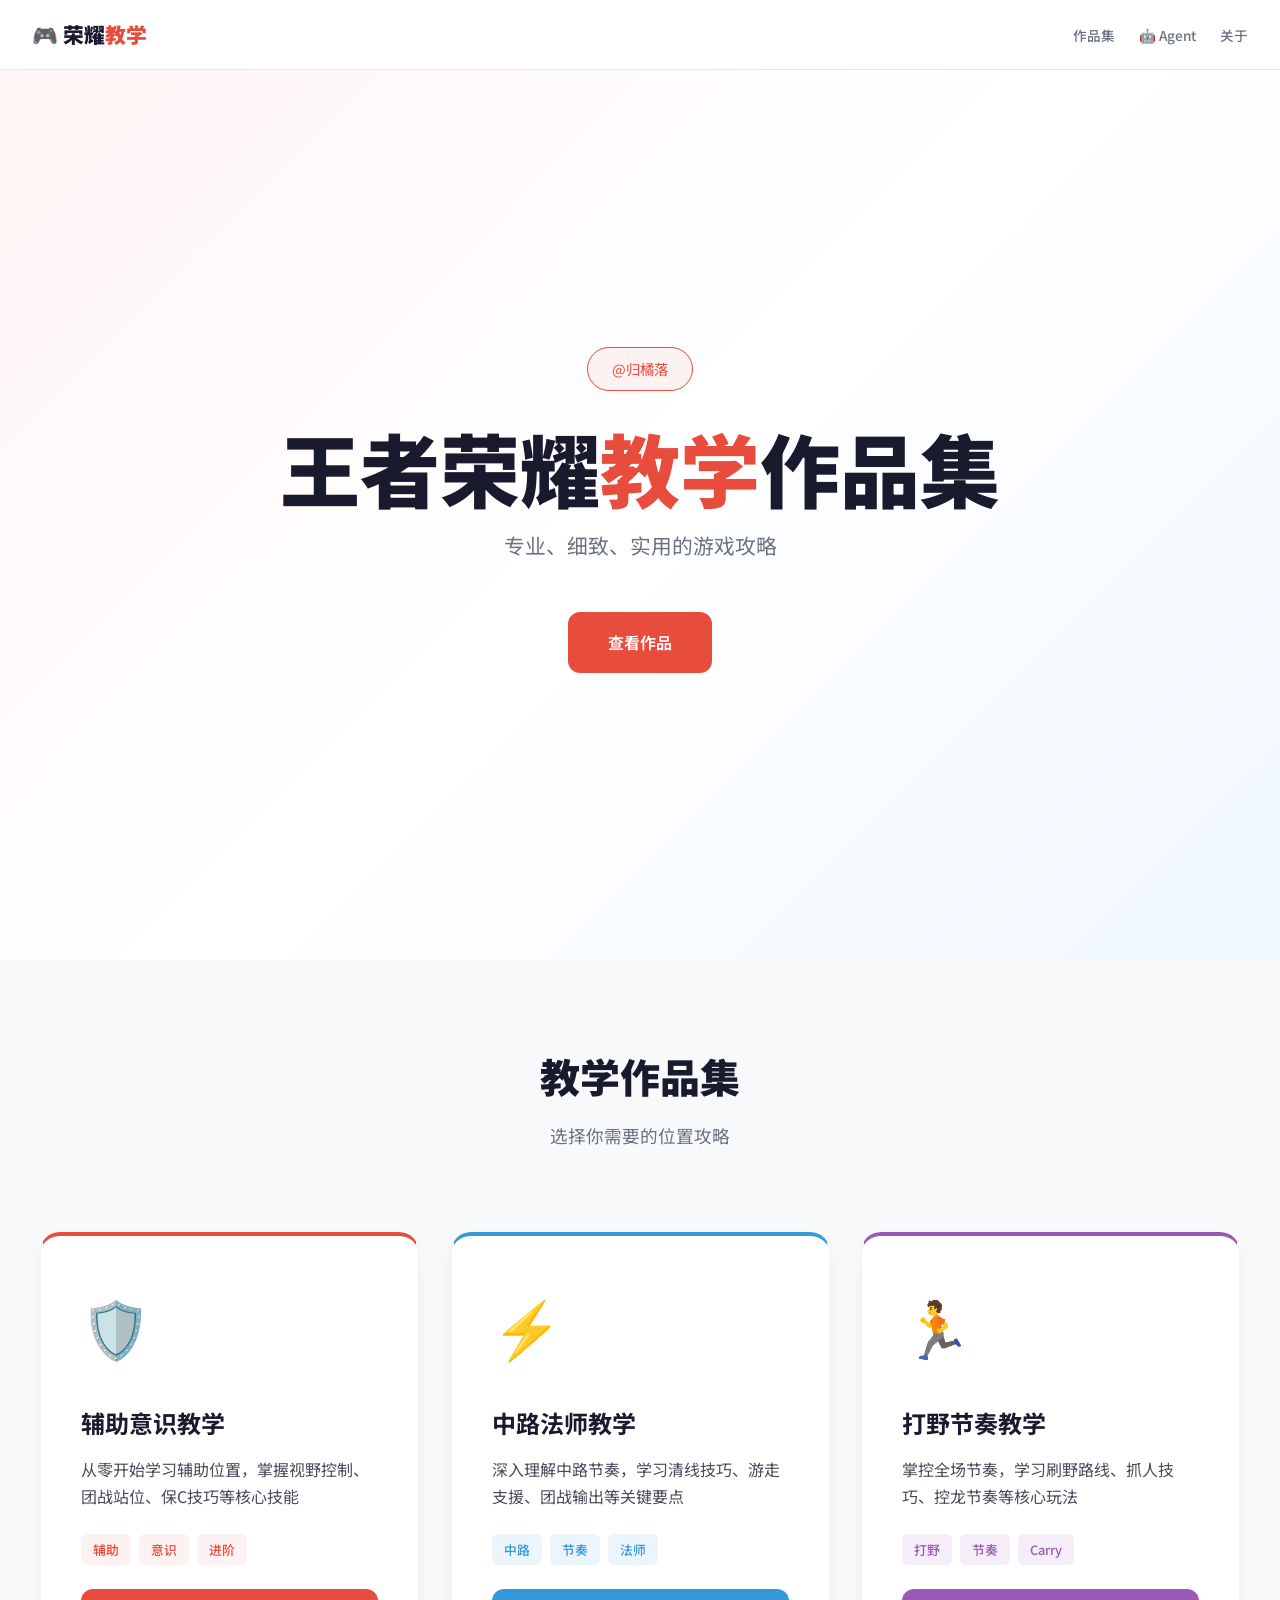
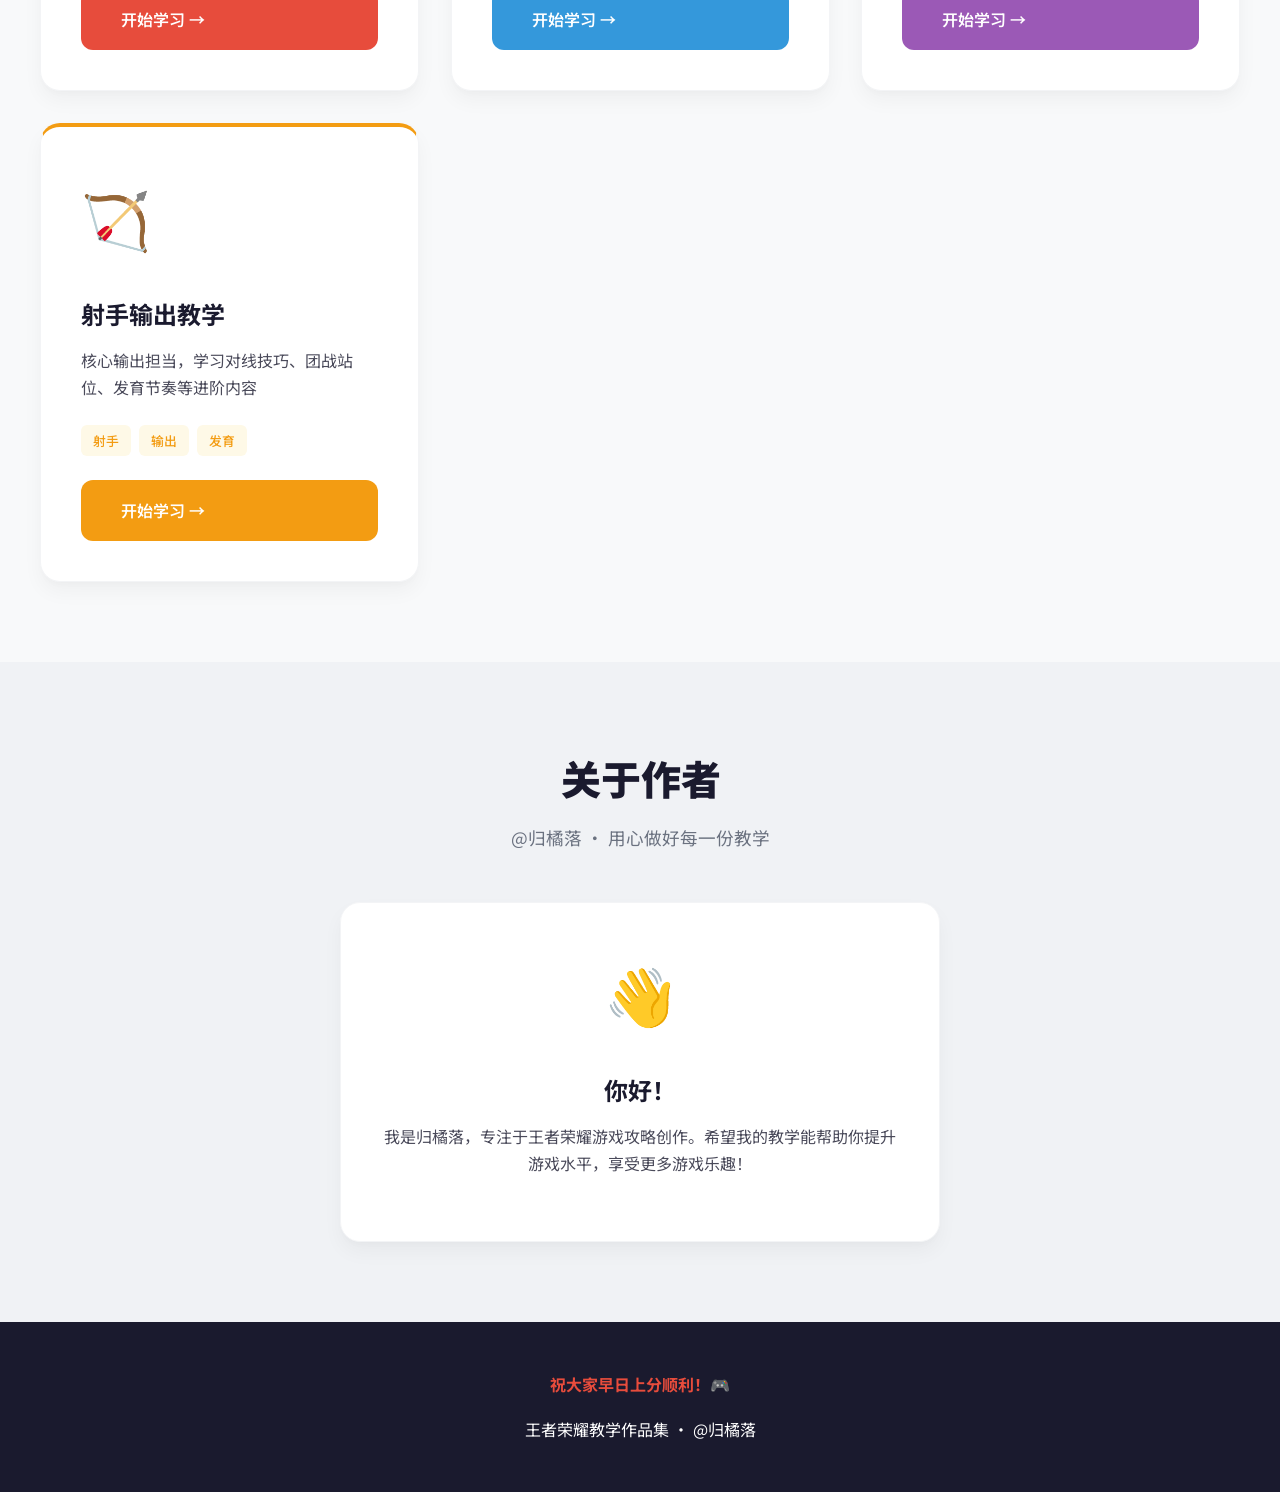
==== commit 2304a371: "feat: 制作Agent介绍网页 Co-authored-by: traeagent <traeagent@users.noreply.github.com>" ====
--- a/index.html
+++ b/index.html
@@ -463,6 +463,7 @@
         </div>
         <ul class="nav-links">
             <li><a href="#portfolio">作品集</a></li>
+            <li><a href="agent.html">🤖 Agent</a></li>
             <li><a href="#about">关于</a></li>
         </ul>
     </nav>
--- a/css/styles.css
+++ b/css/styles.css
@@ -28,13 +28,13 @@
 
 html {
   scroll-behavior: smooth;
+  -webkit-overflow-scrolling: touch;
 }
 
 body {
   font-family: 'Noto Sans SC', sans-serif;
   background: var(--bg);
   color: var(--text);
-  overflow-x: hidden;
   line-height: 1.8;
   opacity: 0;
   animation: pageLoad 0.5s ease forwards;
@@ -48,12 +48,14 @@
   padding: 1rem 2rem;
   background: rgba(255, 255, 255, 0.95);
   backdrop-filter: blur(20px);
+  -webkit-backdrop-filter: blur(20px);
   z-index: 1000;
   display: flex;
   justify-content: space-between;
   align-items: center;
   border-bottom: 1px solid var(--border);
   transition: transform 0.3s ease, box-shadow 0.3s ease;
+  will-change: transform;
 }
 
 nav.scrolled {
@@ -122,6 +124,7 @@
 main {
   position: relative;
   z-index: 10;
+  padding-top: 60px;
 }
 
 section {
@@ -198,6 +201,7 @@
   gap: 0.5rem;
   user-select: none;
   -webkit-user-select: none;
+  -webkit-tap-highlight-color: transparent;
 }
 
 .btn:hover {
@@ -252,7 +256,7 @@
   max-width: 1200px;
   width: 100%;
   display: grid;
-  grid-template-columns: repeat(auto-fit, minmax(350px, 1fr));
+  grid-template-columns: repeat(2, 1fr);
   gap: 2rem;
   margin-top: 2rem;
 }
@@ -265,6 +269,10 @@
   border: 1px solid var(--border-light);
   transition: all 0.4s cubic-bezier(0.175, 0.885, 0.32, 1.275);
   cursor: pointer;
+  height: 100%;
+  display: flex;
+  flex-direction: column;
+  will-change: transform;
 }
 
 .card:hover {
@@ -298,6 +306,7 @@
   color: var(--text-secondary);
   margin-bottom: 1.5rem;
   line-height: 1.7;
+  flex-grow: 1;
 }
 
 .card-tags {
@@ -362,6 +371,7 @@
   display: flex;
   align-items: center;
   justify-content: center;
+  will-change: transform, opacity;
 }
 
 .back-to-top.visible {
@@ -384,6 +394,7 @@
   opacity: 0;
   transform: translateY(40px);
   transition: opacity 0.8s ease, transform 0.8s ease;
+  will-change: transform, opacity;
 }
 
 .fade-in.visible {
@@ -444,4 +455,39 @@
     height: 45px;
     font-size: 1.3rem;
   }
-}
+
+  section {
+    padding: 3rem 1.5rem;
+  }
+
+  .card {
+    padding: 1.5rem;
+  }
+
+  .card-icon {
+    font-size: 2.5rem;
+  }
+
+  .card h3 {
+    font-size: 1.2rem;
+  }
+
+  .section-title {
+    font-size: 2rem;
+  }
+}
+
+@media (max-width: 480px) {
+  .hero h1 {
+    font-size: 2rem;
+  }
+
+  .hero-subtitle {
+    font-size: 1rem;
+  }
+
+  .btn {
+    padding: 0.8rem 1.5rem;
+    font-size: 0.9rem;
+  }
+}
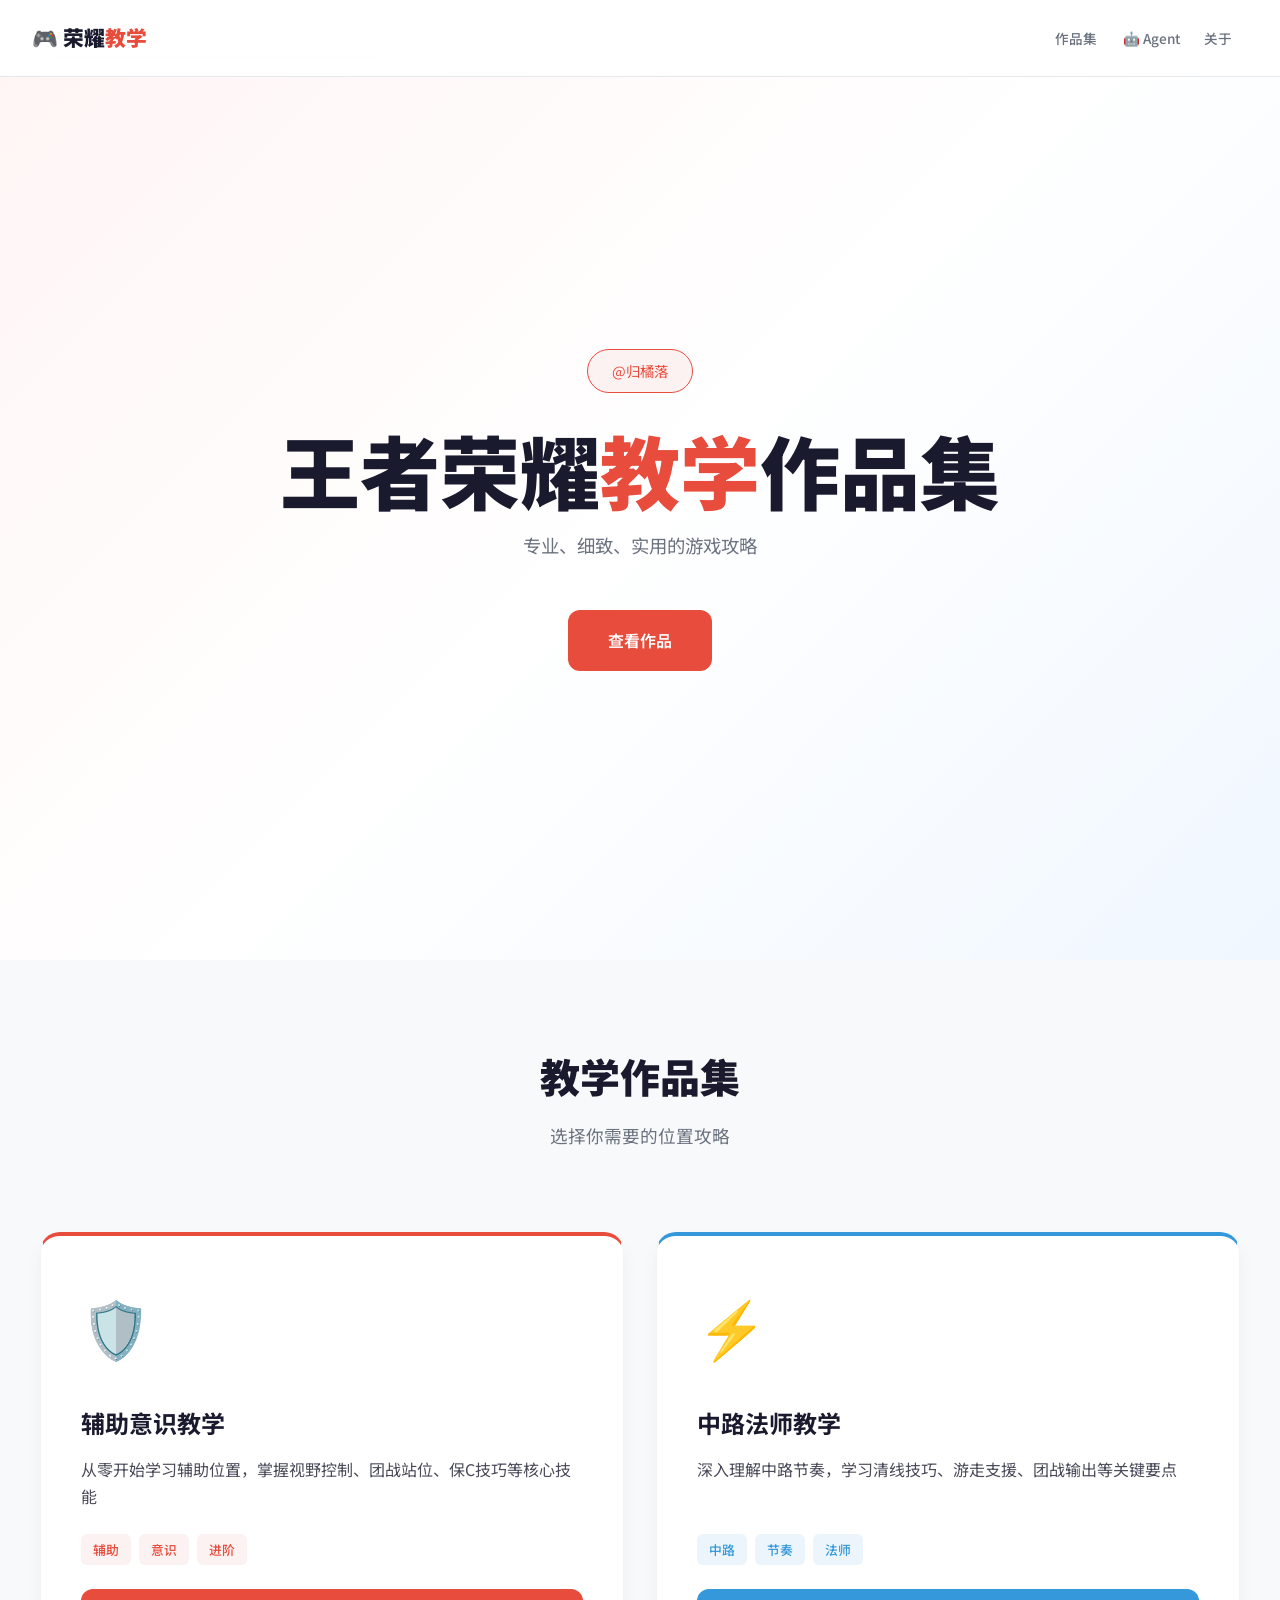
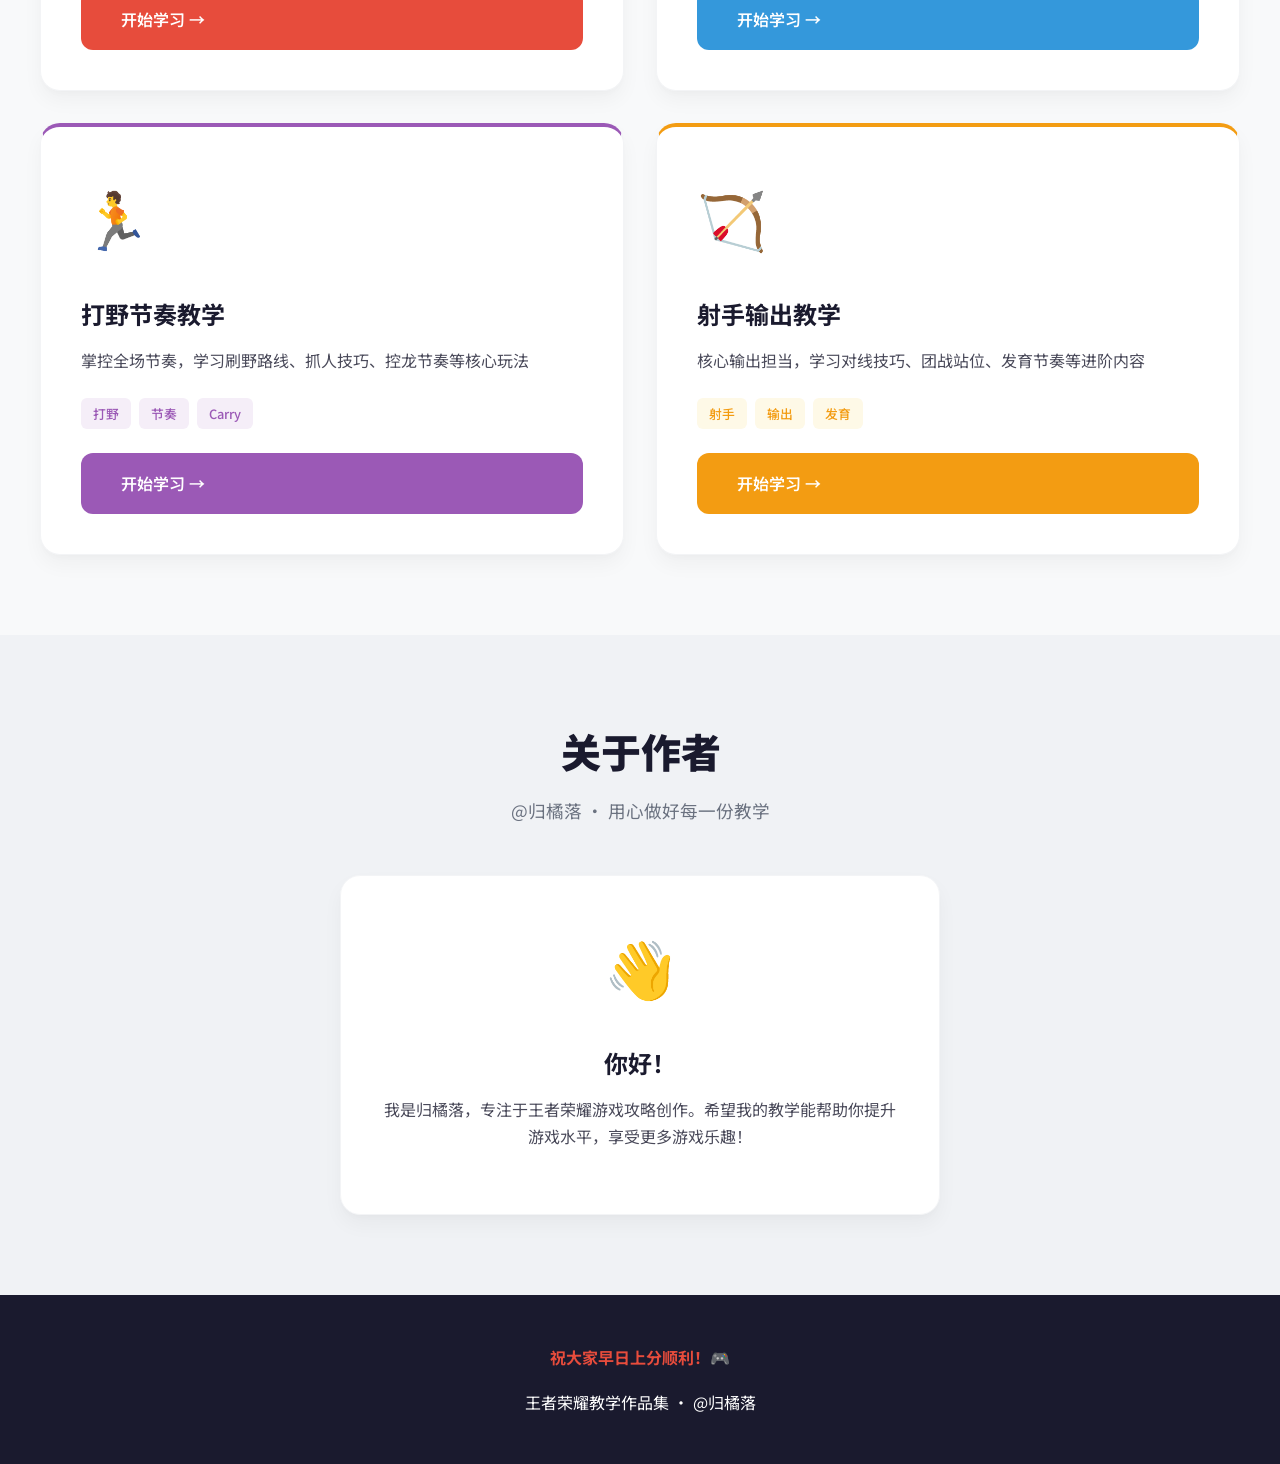
==== commit 59010a1e: "feat: 制作Agent介绍网页 Co-authored-by: traeagent <traeagent@users.noreply.github.com>" ====
--- a/index.html
+++ b/index.html
@@ -4,457 +4,8 @@
     <meta charset="UTF-8">
     <meta name="viewport" content="width=device-width, initial-scale=1.0">
     <title>王者荣耀 - 教学作品集</title>
-  <link href="https://fonts.googleapis.com/css2?family=Noto+Sans+SC:wght@300;400;500;700;900&display=swap" rel="stylesheet">
-  <link rel="stylesheet" href="css/styles.css">
-  <style>
-        :root {
-            --bg: #f8f9fa;
-            --bg-card: #ffffff;
-            --bg-section: #f0f2f5;
-            --text: #1a1a2e;
-            --text-secondary: #4a4a5a;
-            --text-muted: #6b7280;
-            --border: #e5e7eb;
-            --border-light: #f3f4f6;
-            --accent: #e74c3c;
-            --accent-light: #fdf2f2;
-            --blue: #3498db;
-            --blue-light: #ebf5fb;
-            --green: #27ae60;
-            --green-light: #eafaf1;
-            --gold: #f39c12;
-            --gold-light: #fef9e7;
-            --purple: #9b59b6;
-            --purple-light: #f5eef8;
-        }
-
-        * {
-            margin: 0;
-            padding: 0;
-            box-sizing: border-box;
-            -webkit-tap-highlight-color: transparent;
-        }
-
-        html {
-            scroll-behavior: smooth;
-        }
-
-        body {
-            font-family: 'Noto Sans SC', sans-serif;
-            background: var(--bg);
-            color: var(--text);
-            overflow-x: hidden;
-            line-height: 1.8;
-            opacity: 0;
-            animation: pageLoad 0.5s ease forwards;
-        }
-
-        nav {
-            position: fixed;
-            top: 0;
-            left: 0;
-            width: 100%;
-            padding: 1rem 2rem;
-            background: rgba(255, 255, 255, 0.95);
-            backdrop-filter: blur(20px);
-            z-index: 1000;
-            display: flex;
-            justify-content: space-between;
-            align-items: center;
-            border-bottom: 1px solid var(--border);
-            transition: transform 0.3s ease, box-shadow 0.3s ease;
-        }
-
-        nav.scrolled {
-            box-shadow: 0 4px 20px rgba(0, 0, 0, 0.08);
-        }
-
-        .logo {
-            font-size: 1.3rem;
-            font-weight: 900;
-            color: var(--text);
-            cursor: pointer;
-            transition: transform 0.2s ease;
-        }
-
-        .logo:hover {
-            transform: scale(1.05);
-        }
-
-        .logo:active {
-            transform: scale(0.95);
-        }
-
-        .logo span {
-            color: var(--accent);
-        }
-
-        .nav-links {
-            display: flex;
-            gap: 1.5rem;
-            list-style: none;
-        }
-
-        .nav-links a {
-            color: var(--text-muted);
-            text-decoration: none;
-            font-size: 0.85rem;
-            font-weight: 500;
-            transition: color 0.3s ease, transform 0.2s ease;
-            position: relative;
-        }
-
-        .nav-links a:after {
-            content: '';
-            position: absolute;
-            bottom: -4px;
-            left: 0;
-            width: 0;
-            height: 2px;
-            background: var(--accent);
-            transition: width 0.3s ease;
-        }
-
-        .nav-links a:hover {
-            color: var(--accent);
-            transform: translateY(-2px);
-        }
-
-        .nav-links a:hover:after {
-            width: 100%;
-        }
-
-        .nav-links a:active {
-            transform: translateY(0);
-        }
-
-        main {
-            position: relative;
-            z-index: 10;
-        }
-
-        section {
-            min-height: auto;
-            padding: 5rem 2rem;
-            display: flex;
-            flex-direction: column;
-            justify-content: center;
-            align-items: center;
-        }
-
-        .hero {
-            position: relative;
-            text-align: center;
-            background: linear-gradient(135deg, #fff5f5 0%, #fff 50%, #f0f7ff 100%);
-            min-height: 100vh;
-            display: flex;
-            align-items: center;
-            justify-content: center;
-        }
-
-        .hero-content {
-            position: relative;
-            z-index: 2;
-            max-width: 800px;
-        }
-
-        .hero-badge {
-            display: inline-block;
-            padding: 0.5rem 1.5rem;
-            background: var(--accent-light);
-            border: 1px solid var(--accent);
-            border-radius: 50px;
-            font-size: 0.9rem;
-            color: var(--accent);
-            margin-bottom: 2rem;
-            animation: pulse 2s ease-in-out infinite;
-        }
-
-        .hero h1 {
-            font-size: clamp(2.5rem, 8vw, 5rem);
-            font-weight: 900;
-            line-height: 1.1;
-            margin-bottom: 1rem;
-            color: var(--text);
-        }
-
-        .hero h1 .highlight {
-            color: var(--accent);
-        }
-
-        .hero-subtitle {
-            font-size: 1.3rem;
-            color: var(--text-muted);
-            margin-bottom: 3rem;
-        }
-
-        .hero-cta {
-            display: flex;
-            gap: 1rem;
-            justify-content: center;
-        }
-
-        .btn {
-            padding: 1rem 2.5rem;
-            border-radius: 12px;
-            font-size: 1rem;
-            font-weight: 600;
-            cursor: pointer;
-            transition: all 0.3s ease;
-            text-decoration: none;
-            display: inline-flex;
-            align-items: center;
-            gap: 0.5rem;
-            user-select: none;
-            -webkit-user-select: none;
-        }
-
-        .btn:hover {
-            transform: translateY(-3px);
-            box-shadow: 0 10px 30px rgba(0, 0, 0, 0.15);
-        }
-
-        .btn:active {
-            transform: translateY(-1px);
-            box-shadow: 0 5px 15px rgba(0, 0, 0, 0.1);
-        }
-
-        .btn-primary {
-            background: var(--accent);
-            color: white;
-            border: none;
-        }
-
-        .btn-primary:hover {
-            background: #c0392b;
-        }
-
-        .btn-secondary {
-            background: white;
-            color: var(--text);
-            border: 2px solid var(--border);
-        }
-
-        .btn-secondary:hover {
-            border-color: var(--accent);
-            color: var(--accent);
-        }
-
-        .section-header {
-            text-align: center;
-            margin-bottom: 3rem;
-        }
-
-        .section-title {
-            font-size: 2.5rem;
-            font-weight: 900;
-            margin-bottom: 0.5rem;
-            color: var(--text);
-        }
-
-        .section-desc {
-            color: var(--text-muted);
-            font-size: 1.1rem;
-        }
-
-        .portfolio-grid {
-            max-width: 1200px;
-            width: 100%;
-            display: grid;
-            grid-template-columns: repeat(auto-fit, minmax(350px, 1fr));
-            gap: 2rem;
-            margin-top: 2rem;
-        }
-
-        .card {
-            background: var(--bg-card);
-            border-radius: 20px;
-            padding: 2.5rem;
-            box-shadow: 0 4px 6px rgba(0, 0, 0, 0.02), 0 10px 20px rgba(0, 0, 0, 0.04);
-            border: 1px solid var(--border-light);
-            transition: all 0.4s cubic-bezier(0.175, 0.885, 0.32, 1.275);
-            cursor: pointer;
-        }
-
-        .card:hover {
-            transform: translateY(-12px) scale(1.02);
-            box-shadow: 0 30px 60px rgba(0, 0, 0, 0.12), 0 15px 30px rgba(0, 0, 0, 0.08);
-            border-color: var(--accent);
-        }
-
-        .card:active {
-            transform: translateY(-6px) scale(0.98);
-        }
-
-        .card-icon {
-            font-size: 3.5rem;
-            margin-bottom: 1.5rem;
-            transition: transform 0.4s ease;
-        }
-
-        .card:hover .card-icon {
-            transform: scale(1.1) rotate(5deg);
-        }
-
-        .card h3 {
-            font-size: 1.5rem;
-            font-weight: 700;
-            margin-bottom: 0.75rem;
-            color: var(--text);
-        }
-
-        .card p {
-            color: var(--text-secondary);
-            margin-bottom: 1.5rem;
-            line-height: 1.7;
-        }
-
-        .card-tags {
-            display: flex;
-            gap: 0.5rem;
-            margin-bottom: 1.5rem;
-            flex-wrap: wrap;
-        }
-
-        .tag {
-            padding: 0.25rem 0.75rem;
-            border-radius: 6px;
-            font-size: 0.8rem;
-            font-weight: 500;
-            transition: transform 0.2s ease;
-        }
-
-        .tag:hover {
-            transform: scale(1.05);
-        }
-
-        .tag-support {
-            background: var(--accent-light);
-            color: var(--accent);
-        }
-
-        .tag-mid {
-            background: var(--blue-light);
-            color: var(--blue);
-        }
-
-        footer {
-            background: var(--text);
-            color: white;
-            padding: 3rem 2rem;
-            text-align: center;
-        }
-
-        footer .highlight {
-            color: var(--accent);
-            font-weight: 700;
-        }
-
-        .back-to-top {
-            position: fixed;
-            bottom: 2rem;
-            right: 2rem;
-            width: 50px;
-            height: 50px;
-            background: var(--accent);
-            color: white;
-            border: none;
-            border-radius: 50%;
-            font-size: 1.5rem;
-            cursor: pointer;
-            opacity: 0;
-            visibility: hidden;
-            transform: translateY(20px);
-            transition: all 0.3s ease;
-            z-index: 999;
-            box-shadow: 0 4px 20px rgba(231, 76, 60, 0.4);
-            display: flex;
-            align-items: center;
-            justify-content: center;
-        }
-
-        .back-to-top.visible {
-            opacity: 1;
-            visibility: visible;
-            transform: translateY(0);
-        }
-
-        .back-to-top:hover {
-            background: #c0392b;
-            transform: translateY(-3px);
-            box-shadow: 0 8px 30px rgba(231, 76, 60, 0.5);
-        }
-
-        .back-to-top:active {
-            transform: translateY(0);
-        }
-
-        @keyframes fadeInUp {
-            from {
-                opacity: 0;
-                transform: translateY(40px);
-            }
-            to {
-                opacity: 1;
-                transform: translateY(0);
-            }
-        }
-
-        @keyframes pageLoad {
-            from {
-                opacity: 0;
-            }
-            to {
-                opacity: 1;
-            }
-        }
-
-        @keyframes pulse {
-            0%, 100% {
-                transform: scale(1);
-            }
-            50% {
-                transform: scale(1.05);
-            }
-        }
-
-        .fade-in {
-            opacity: 0;
-            transform: translateY(40px);
-            transition: opacity 0.8s ease, transform 0.8s ease;
-        }
-
-        .fade-in.visible {
-            opacity: 1;
-            transform: translateY(0);
-        }
-
-        @media (max-width: 768px) {
-            nav {
-                padding: 1rem;
-            }
-
-            .nav-links {
-                display: none;
-            }
-
-            .hero-cta {
-                flex-direction: column;
-            }
-
-            .portfolio-grid {
-                grid-template-columns: 1fr;
-            }
-
-            .back-to-top {
-                bottom: 1.5rem;
-                right: 1.5rem;
-                width: 45px;
-                height: 45px;
-                font-size: 1.3rem;
-            }
-        }
-    </style>
+    <link href="https://fonts.googleapis.com/css2?family=Noto+Sans+SC:wght@300;400;500;700;900&display=swap" rel="stylesheet">
+    <link rel="stylesheet" href="css/styles.css">
 </head>
 <body>
     <nav>
@@ -466,7 +17,18 @@
             <li><a href="agent.html">🤖 Agent</a></li>
             <li><a href="#about">关于</a></li>
         </ul>
+        <button class="mobile-menu-btn" id="mobileMenuBtn" aria-label="菜单">
+            <span></span>
+            <span></span>
+            <span></span>
+        </button>
     </nav>
+
+    <div class="mobile-nav" id="mobileNav">
+        <a href="#portfolio">作品集</a>
+        <a href="agent.html">🤖 Agent</a>
+        <a href="#about">关于</a>
+    </div>
 
     <main>
         <section class="hero">
@@ -487,72 +49,72 @@
                 <h2 class="section-title">教学作品集</h2>
                 <p class="section-desc">选择你需要的位置攻略</p>
             </div>
-            
+
             <div class="portfolio-grid">
-        <a href="support.html" style="text-decoration: none; display: block;">
-          <div class="card fade-in" style="border-top: 4px solid var(--accent);">
-            <div class="card-icon">🛡️</div>
-            <h3>辅助意识教学</h3>
-            <p>从零开始学习辅助位置，掌握视野控制、团战站位、保C技巧等核心技能</p>
-            <div class="card-tags">
-              <span class="tag tag-support">辅助</span>
-              <span class="tag tag-support">意识</span>
-              <span class="tag tag-support">进阶</span>
+                <a href="support.html" style="text-decoration: none; display: block;">
+                    <div class="card fade-in" style="border-top: 4px solid var(--accent);">
+                        <div class="card-icon">🛡️</div>
+                        <h3>辅助意识教学</h3>
+                        <p>从零开始学习辅助位置，掌握视野控制、团战站位、保C技巧等核心技能</p>
+                        <div class="card-tags">
+                            <span class="tag tag-support">辅助</span>
+                            <span class="tag tag-support">意识</span>
+                            <span class="tag tag-support">进阶</span>
+                        </div>
+                        <div class="btn btn-primary">
+                            开始学习 →
+                        </div>
+                    </div>
+                </a>
+
+                <a href="mid.html" style="text-decoration: none; display: block;">
+                    <div class="card fade-in" style="border-top: 4px solid var(--blue);">
+                        <div class="card-icon">⚡</div>
+                        <h3>中路法师教学</h3>
+                        <p>深入理解中路节奏，学习清线技巧、游走支援、团战输出等关键要点</p>
+                        <div class="card-tags">
+                            <span class="tag tag-mid">中路</span>
+                            <span class="tag tag-mid">节奏</span>
+                            <span class="tag tag-mid">法师</span>
+                        </div>
+                        <div class="btn btn-primary" style="background: var(--blue);">
+                            开始学习 →
+                        </div>
+                    </div>
+                </a>
+
+                <a href="jungle.html" style="text-decoration: none; display: block;">
+                    <div class="card fade-in" style="border-top: 4px solid var(--purple);">
+                        <div class="card-icon">🏃</div>
+                        <h3>打野节奏教学</h3>
+                        <p>掌控全场节奏，学习刷野路线、抓人技巧、控龙节奏等核心玩法</p>
+                        <div class="card-tags">
+                            <span class="tag" style="background: var(--purple-light); color: var(--purple);">打野</span>
+                            <span class="tag" style="background: var(--purple-light); color: var(--purple);">节奏</span>
+                            <span class="tag" style="background: var(--purple-light); color: var(--purple);">Carry</span>
+                        </div>
+                        <div class="btn btn-primary" style="background: var(--purple);">
+                            开始学习 →
+                        </div>
+                    </div>
+                </a>
+
+                <a href="adcarry.html" style="text-decoration: none; display: block;">
+                    <div class="card fade-in" style="border-top: 4px solid var(--gold);">
+                        <div class="card-icon">🏹</div>
+                        <h3>射手输出教学</h3>
+                        <p>核心输出担当，学习对线技巧、团战站位、发育节奏等进阶内容</p>
+                        <div class="card-tags">
+                            <span class="tag" style="background: var(--gold-light); color: var(--gold);">射手</span>
+                            <span class="tag" style="background: var(--gold-light); color: var(--gold);">输出</span>
+                            <span class="tag" style="background: var(--gold-light); color: var(--gold);">发育</span>
+                        </div>
+                        <div class="btn btn-primary" style="background: var(--gold);">
+                            开始学习 →
+                        </div>
+                    </div>
+                </a>
             </div>
-            <div class="btn btn-primary">
-              开始学习 →
-            </div>
-          </div>
-        </a>
-
-        <a href="mid.html" style="text-decoration: none; display: block;">
-          <div class="card fade-in" style="border-top: 4px solid var(--blue);">
-            <div class="card-icon">⚡</div>
-            <h3>中路法师教学</h3>
-            <p>深入理解中路节奏，学习清线技巧、游走支援、团战输出等关键要点</p>
-            <div class="card-tags">
-              <span class="tag tag-mid">中路</span>
-              <span class="tag tag-mid">节奏</span>
-              <span class="tag tag-mid">法师</span>
-            </div>
-            <div class="btn btn-primary" style="background: var(--blue);">
-              开始学习 →
-            </div>
-          </div>
-        </a>
-
-        <a href="jungle.html" style="text-decoration: none; display: block;">
-          <div class="card fade-in" style="border-top: 4px solid var(--purple);">
-            <div class="card-icon">🏃</div>
-            <h3>打野节奏教学</h3>
-            <p>掌控全场节奏，学习刷野路线、抓人技巧、控龙节奏等核心玩法</p>
-            <div class="card-tags">
-              <span class="tag" style="background: var(--purple-light); color: var(--purple);">打野</span>
-              <span class="tag" style="background: var(--purple-light); color: var(--purple);">节奏</span>
-              <span class="tag" style="background: var(--purple-light); color: var(--purple);">Carry</span>
-            </div>
-            <div class="btn btn-primary" style="background: var(--purple);">
-              开始学习 →
-            </div>
-          </div>
-        </a>
-
-        <a href="adcarry.html" style="text-decoration: none; display: block;">
-          <div class="card fade-in" style="border-top: 4px solid var(--gold);">
-            <div class="card-icon">🏹</div>
-            <h3>射手输出教学</h3>
-            <p>核心输出担当，学习对线技巧、团战站位、发育节奏等进阶内容</p>
-            <div class="card-tags">
-              <span class="tag" style="background: var(--gold-light); color: var(--gold);">射手</span>
-              <span class="tag" style="background: var(--gold-light); color: var(--gold);">输出</span>
-              <span class="tag" style="background: var(--gold-light); color: var(--gold);">发育</span>
-            </div>
-            <div class="btn btn-primary" style="background: var(--gold);">
-              开始学习 →
-            </div>
-          </div>
-        </a>
-      </div>
         </section>
 
         <section id="about" style="background: var(--bg-section);">
--- a/css/styles.css
+++ b/css/styles.css
@@ -24,10 +24,20 @@
   padding: 0;
   box-sizing: border-box;
   -webkit-tap-highlight-color: transparent;
+  -webkit-touch-callout: none;
+  -webkit-user-select: none;
+  user-select: none;
+}
+
+input, textarea {
+  -webkit-user-select: text;
+  user-select: text;
 }
 
 html {
   scroll-behavior: smooth;
+  -webkit-text-size-adjust: 100%;
+  text-size-adjust: 100%;
   -webkit-overflow-scrolling: touch;
 }
 
@@ -38,6 +48,8 @@
   line-height: 1.8;
   opacity: 0;
   animation: pageLoad 0.5s ease forwards;
+  -webkit-font-smoothing: antialiased;
+  -moz-osx-font-smoothing: grayscale;
 }
 
 nav {
@@ -68,6 +80,10 @@
   color: var(--text);
   cursor: pointer;
   transition: transform 0.2s ease;
+  min-width: 44px;
+  min-height: 44px;
+  display: flex;
+  align-items: center;
 }
 
 .logo:hover {
@@ -95,6 +111,11 @@
   font-weight: 500;
   transition: color 0.3s ease, transform 0.2s ease;
   position: relative;
+  padding: 0.5rem 0;
+  min-width: 44px;
+  min-height: 44px;
+  display: flex;
+  align-items: center;
 }
 
 .nav-links a:hover {
@@ -121,6 +142,80 @@
   transform: translateY(0);
 }
 
+.mobile-menu-btn {
+  display: none;
+  flex-direction: column;
+  gap: 5px;
+  background: none;
+  border: none;
+  cursor: pointer;
+  padding: 0.75rem;
+  z-index: 1001;
+  min-width: 44px;
+  min-height: 44px;
+}
+
+.mobile-menu-btn span {
+  width: 24px;
+  height: 2px;
+  background: var(--text);
+  transition: all 0.3s ease;
+}
+
+.mobile-menu-btn.active span:nth-child(1) {
+  transform: rotate(45deg) translate(5px, 5px);
+}
+
+.mobile-menu-btn.active span:nth-child(2) {
+  opacity: 0;
+}
+
+.mobile-menu-btn.active span:nth-child(3) {
+  transform: rotate(-45deg) translate(5px, -5px);
+}
+
+.mobile-nav {
+  display: none;
+  position: fixed;
+  top: 0;
+  left: 0;
+  width: 100%;
+  height: 100vh;
+  background: rgba(255, 255, 255, 0.98);
+  backdrop-filter: blur(20px);
+  -webkit-backdrop-filter: blur(20px);
+  z-index: 999;
+  flex-direction: column;
+  align-items: center;
+  justify-content: center;
+  gap: 2rem;
+}
+
+.mobile-nav.active {
+  display: flex;
+  animation: slideIn 0.3s ease;
+}
+
+.mobile-nav a {
+  color: var(--text);
+  text-decoration: none;
+  font-size: 1.4rem;
+  font-weight: 600;
+  transition: color 0.3s ease, transform 0.2s ease;
+  padding: 1rem 2rem;
+  min-width: 44px;
+  min-height: 44px;
+  display: flex;
+  align-items: center;
+  justify-content: center;
+}
+
+.mobile-nav a:hover,
+.mobile-nav a:active {
+  color: var(--accent);
+  transform: scale(1.05);
+}
+
 main {
   position: relative;
   z-index: 10;
@@ -134,6 +229,10 @@
   flex-direction: column;
   justify-content: center;
   align-items: center;
+}
+
+.section-alt {
+  background: var(--bg-section);
 }
 
 .hero {
@@ -146,10 +245,23 @@
   justify-content: center;
 }
 
+.hero.hero-mid {
+  background: linear-gradient(135deg, #f0f7ff 0%, #fff 50%, #fff5f5 100%);
+}
+
+.hero.hero-jungle {
+  background: linear-gradient(135deg, #f5eef8 0%, #fff 50%, #fff5f5 100%);
+}
+
+.hero.hero-adcarry {
+  background: linear-gradient(135deg, #fef9e7 0%, #fff 50%, #fff5f5 100%);
+}
+
 .hero-content {
   position: relative;
   z-index: 2;
   max-width: 800px;
+  padding: 0 2rem;
 }
 
 .hero-badge {
@@ -164,8 +276,26 @@
   animation: pulse 2s ease-in-out infinite;
 }
 
+.hero-badge.badge-mid {
+  background: var(--blue-light);
+  border-color: var(--blue);
+  color: var(--blue);
+}
+
+.hero-badge.badge-jungle {
+  background: var(--purple-light);
+  border-color: var(--purple);
+  color: var(--purple);
+}
+
+.hero-badge.badge-adcarry {
+  background: var(--gold-light);
+  border-color: var(--gold);
+  color: var(--gold);
+}
+
 .hero h1 {
-  font-size: clamp(2.5rem, 8vw, 5rem);
+  font-size: clamp(2.2rem, 8vw, 5rem);
   font-weight: 900;
   line-height: 1.1;
   margin-bottom: 1rem;
@@ -177,7 +307,7 @@
 }
 
 .hero-subtitle {
-  font-size: 1.3rem;
+  font-size: 1.15rem;
   color: var(--text-muted);
   margin-bottom: 3rem;
 }
@@ -186,6 +316,7 @@
   display: flex;
   gap: 1rem;
   justify-content: center;
+  flex-wrap: wrap;
 }
 
 .btn {
@@ -194,7 +325,7 @@
   font-size: 1rem;
   font-weight: 600;
   cursor: pointer;
-  transition: all 0.3s ease;
+  transition: all 0.3s cubic-bezier(0.175, 0.885, 0.32, 1.275);
   text-decoration: none;
   display: inline-flex;
   align-items: center;
@@ -202,6 +333,8 @@
   user-select: none;
   -webkit-user-select: none;
   -webkit-tap-highlight-color: transparent;
+  min-width: 44px;
+  min-height: 44px;
 }
 
 .btn:hover {
@@ -210,7 +343,7 @@
 }
 
 .btn:active {
-  transform: translateY(-1px);
+  transform: translateY(-1px) scale(0.98);
   box-shadow: 0 5px 15px rgba(0, 0, 0, 0.1);
 }
 
@@ -224,6 +357,30 @@
   background: #c0392b;
 }
 
+.btn-primary.btn-mid {
+  background: var(--blue);
+}
+
+.btn-primary.btn-mid:hover {
+  background: #2980b9;
+}
+
+.btn-primary.btn-jungle {
+  background: var(--purple);
+}
+
+.btn-primary.btn-jungle:hover {
+  background: #8e44ad;
+}
+
+.btn-primary.btn-adcarry {
+  background: var(--gold);
+}
+
+.btn-primary.btn-adcarry:hover {
+  background: #e67e22;
+}
+
 .btn-secondary {
   background: white;
   color: var(--text);
@@ -240,28 +397,78 @@
   margin-bottom: 3rem;
 }
 
+.section-number {
+  font-size: 4rem;
+  font-weight: 900;
+  color: var(--border);
+  margin-bottom: 0.5rem;
+}
+
 .section-title {
-  font-size: 2.5rem;
+  font-size: clamp(2rem, 5vw, 2.5rem);
   font-weight: 900;
   margin-bottom: 0.5rem;
   color: var(--text);
 }
 
+.section-title .highlight {
+  color: var(--accent);
+}
+
 .section-desc {
   color: var(--text-muted);
   font-size: 1.1rem;
 }
 
+.section-intro {
+  max-width: 800px;
+  text-align: center;
+  color: var(--text-secondary);
+  font-size: 1.05rem;
+  margin-bottom: 2rem;
+  padding: 1.5rem 2rem;
+  background: var(--bg-card);
+  border-radius: 12px;
+  border-left: 4px solid var(--accent);
+  box-shadow: 0 2px 8px rgba(0,0,0,0.04);
+}
+
+.section-intro.intro-mid {
+  border-left-color: var(--blue);
+}
+
+.section-intro.intro-jungle {
+  border-left-color: var(--purple);
+}
+
+.section-intro.intro-adcarry {
+  border-left-color: var(--gold);
+}
+
+.content-grid,
+.card-grid,
+.path-grid,
 .portfolio-grid {
   max-width: 1200px;
   width: 100%;
   display: grid;
-  grid-template-columns: repeat(2, 1fr);
   gap: 2rem;
   margin-top: 2rem;
 }
 
-.card {
+.portfolio-grid {
+  grid-template-columns: repeat(2, 1fr);
+}
+
+.content-grid,
+.card-grid,
+.path-grid {
+  grid-template-columns: repeat(auto-fit, minmax(300px, 1fr));
+}
+
+.card,
+.path-card,
+.pos-card {
   background: var(--bg-card);
   border-radius: 20px;
   padding: 2.5rem;
@@ -275,13 +482,23 @@
   will-change: transform;
 }
 
-.card:hover {
+.card:hover,
+.path-card:hover,
+.pos-card:hover {
   transform: translateY(-12px) scale(1.02);
   box-shadow: 0 30px 60px rgba(0, 0, 0, 0.12), 0 15px 30px rgba(0, 0, 0, 0.08);
   border-color: var(--accent);
 }
 
-.card:active {
+.card.hero-type:hover,
+.path-card.hero-type:hover,
+.pos-card.hero-type:hover {
+  border-color: var(--accent);
+}
+
+.card:active,
+.path-card:active,
+.pos-card:active {
   transform: translateY(-6px) scale(0.98);
 }
 
@@ -291,22 +508,61 @@
   transition: transform 0.4s ease;
 }
 
-.card:hover .card-icon {
+.card:hover .card-icon,
+.path-card:hover .card-icon,
+.pos-card:hover .card-icon {
   transform: scale(1.1) rotate(5deg);
 }
 
-.card h3 {
+.card h3,
+.path-card h3,
+.pos-card h3 {
   font-size: 1.5rem;
   font-weight: 700;
   margin-bottom: 0.75rem;
   color: var(--text);
 }
 
-.card p {
+.card p,
+.path-card p,
+.pos-card p {
   color: var(--text-secondary);
   margin-bottom: 1.5rem;
   line-height: 1.7;
   flex-grow: 1;
+}
+
+.card ul {
+  list-style: none;
+  padding: 0;
+}
+
+.card ul li {
+  padding: 0.5rem 0;
+  color: var(--text-secondary);
+  padding-left: 1.5rem;
+  position: relative;
+}
+
+.card ul li:before {
+  content: '✓';
+  position: absolute;
+  left: 0;
+  color: var(--accent);
+  font-weight: 700;
+}
+
+.card-detail {
+  margin-top: 1rem;
+  padding-top: 1rem;
+  border-top: 1px solid var(--border-light);
+}
+
+.card-detail p {
+  font-size: 0.9rem;
+  color: var(--text-secondary);
+  line-height: 1.7;
+  margin-bottom: 0.5rem;
 }
 
 .card-tags {
@@ -338,11 +594,647 @@
   color: var(--blue);
 }
 
+.tag-jungle {
+  background: var(--purple-light);
+  color: var(--purple);
+}
+
+.tag-adcarry {
+  background: var(--gold-light);
+  color: var(--gold);
+}
+
+.timeline {
+  max-width: 800px;
+  width: 100%;
+  position: relative;
+  padding-left: 3rem;
+}
+
+.timeline::before {
+  content: '';
+  position: absolute;
+  left: 0;
+  top: 0;
+  bottom: 0;
+  width: 4px;
+  background: var(--border);
+  border-radius: 2px;
+}
+
+.timeline-item {
+  position: relative;
+  padding: 2rem 0;
+  border-bottom: 1px solid var(--border-light);
+  transition: transform 0.3s ease;
+}
+
+.timeline-item:hover {
+  transform: translateX(8px);
+}
+
+.timeline-item:last-child {
+  border-bottom: none;
+}
+
+.timeline-dot {
+  position: absolute;
+  left: -3rem;
+  width: 20px;
+  height: 20px;
+  background: var(--accent);
+  border-radius: 50%;
+  border: 4px solid white;
+  box-shadow: 0 2px 8px rgba(0,0,0,0.1);
+  transition: transform 0.3s ease, box-shadow 0.3s ease;
+}
+
+.timeline-dot.dot-mid {
+  background: var(--blue);
+}
+
+.timeline-dot.dot-jungle {
+  background: var(--purple);
+}
+
+.timeline-dot.dot-adcarry {
+  background: var(--gold);
+}
+
+.timeline-item:hover .timeline-dot {
+  transform: scale(1.2);
+  box-shadow: 0 4px 16px rgba(52, 152, 219, 0.4);
+}
+
+.timeline-item:hover .timeline-dot.dot-jungle {
+  box-shadow: 0 4px 16px rgba(155, 89, 182, 0.4);
+}
+
+.timeline-item:hover .timeline-dot.dot-adcarry {
+  box-shadow: 0 4px 16px rgba(243, 156, 18, 0.4);
+}
+
+.timeline-title {
+  font-size: 1.5rem;
+  font-weight: 700;
+  margin-bottom: 0.5rem;
+  color: var(--text);
+}
+
+.timeline-desc {
+  color: var(--text-secondary);
+  line-height: 1.8;
+}
+
+.tips-grid {
+  max-width: 1000px;
+  width: 100%;
+  display: grid;
+  grid-template-columns: repeat(auto-fit, minmax(250px, 1fr));
+  gap: 1.5rem;
+  margin-top: 2rem;
+}
+
+.tip-card {
+  background: var(--bg-card);
+  border-radius: 16px;
+  padding: 1.5rem;
+  box-shadow: 0 2px 4px rgba(0, 0, 0, 0.02);
+  border: 1px solid var(--border-light);
+  border-left: 4px solid var(--accent);
+  transition: all 0.4s cubic-bezier(0.175, 0.885, 0.32, 1.275);
+  cursor: pointer;
+}
+
+.tip-card.tip-mid {
+  border-left-color: var(--blue);
+}
+
+.tip-card.tip-jungle {
+  border-left-color: var(--purple);
+}
+
+.tip-card.tip-adcarry {
+  border-left-color: var(--gold);
+}
+
+.tip-card:hover {
+  transform: translateY(-6px) scale(1.02);
+  box-shadow: 0 8px 16px rgba(0, 0, 0, 0.08), 0 4px 8px rgba(0, 0, 0, 0.04);
+}
+
+.tip-card:active {
+  transform: translateY(-3px) scale(0.98);
+}
+
+.tip-title {
+  font-weight: 700;
+  margin-bottom: 0.5rem;
+  color: var(--text);
+}
+
+.tip-text {
+  color: var(--text-secondary);
+  font-size: 0.95rem;
+  line-height: 1.6;
+}
+
+.tip-box {
+  background: var(--gold-light);
+  border: 1px solid var(--gold);
+  border-radius: 12px;
+  padding: 1.5rem 2rem;
+  margin-top: 2rem;
+  max-width: 800px;
+  width: 100%;
+}
+
+.tip-box.tip-blue {
+  background: var(--blue-light);
+  border-color: var(--blue);
+}
+
+.tip-box.tip-blue h4 {
+  color: var(--blue);
+}
+
+.tip-box h4 {
+  color: var(--gold);
+  margin-bottom: 1rem;
+  font-size: 1.1rem;
+  display: flex;
+  align-items: center;
+  gap: 0.5rem;
+}
+
+.tip-box ul {
+  list-style: none;
+}
+
+.tip-box li {
+  padding: 0.5rem 0;
+  color: var(--text-secondary);
+  display: flex;
+  align-items: flex-start;
+  gap: 0.5rem;
+}
+
+.tip-box li::before {
+  content: '▸';
+  color: var(--gold);
+  font-weight: bold;
+}
+
+.tip-box.tip-blue li::before {
+  color: var(--blue);
+}
+
+.case-study {
+  background: var(--bg-card);
+  border: 1px solid var(--border);
+  border-radius: 12px;
+  padding: 1.5rem;
+  margin-top: 2rem;
+  max-width: 800px;
+  width: 100%;
+  box-shadow: 0 2px 8px rgba(0,0,0,0.04);
+}
+
+.case-study h4 {
+  color: var(--blue);
+  margin-bottom: 1rem;
+  font-size: 1.1rem;
+}
+
+.case-study p {
+  color: var(--text-secondary);
+  line-height: 1.8;
+  margin-bottom: 0.5rem;
+}
+
+.case-study .scenario {
+  background: var(--blue-light);
+  border-left: 3px solid var(--blue);
+  padding: 1rem;
+  margin: 1rem 0;
+  border-radius: 0 10px 10px 0;
+}
+
+.case-study .action {
+  color: var(--green);
+  font-weight: 600;
+}
+
+.comparison {
+  display: grid;
+  grid-template-columns: 1fr 1fr;
+  gap: 2rem;
+  max-width: 1000px;
+  width: 100%;
+}
+
+.comparison-card {
+  padding: 2rem;
+  border-radius: 16px;
+  border: 2px solid;
+  background: var(--bg-card);
+}
+
+.comparison-card.good {
+  border-color: var(--green);
+}
+
+.comparison-card.bad {
+  border-color: var(--accent);
+}
+
+.comparison-card h3 {
+  font-size: 1.3rem;
+  margin-bottom: 1.5rem;
+  display: flex;
+  align-items: center;
+  gap: 0.5rem;
+}
+
+.comparison-card.good h3 {
+  color: var(--green);
+}
+
+.comparison-card.bad h3 {
+  color: var(--accent);
+}
+
+.comparison-card ul {
+  list-style: none;
+}
+
+.comparison-card li {
+  padding: 0.8rem 0;
+  border-bottom: 1px solid var(--border-light);
+  display: flex;
+  align-items: center;
+  gap: 0.5rem;
+  color: var(--text-secondary);
+}
+
+.comparison-card li:last-child {
+  border-bottom: none;
+}
+
+.comparison-detail {
+  margin-top: 1rem;
+  padding-top: 1rem;
+  border-top: 1px dashed var(--border);
+}
+
+.comparison-detail p {
+  font-size: 0.85rem;
+  color: var(--text-muted);
+  line-height: 1.6;
+}
+
+.priority-list {
+  max-width: 800px;
+  width: 100%;
+}
+
+.priority-item {
+  display: flex;
+  align-items: center;
+  gap: 2rem;
+  padding: 1.5rem 2rem;
+  background: var(--bg-card);
+  border-radius: 12px;
+  margin-bottom: 1rem;
+  border-left: 4px solid var(--accent);
+  transition: all 0.3s ease;
+  box-shadow: 0 2px 8px rgba(0,0,0,0.04);
+  flex-wrap: wrap;
+}
+
+.priority-item:nth-child(1) { border-color: var(--gold); }
+.priority-item:nth-child(2) { border-color: var(--accent); }
+.priority-item:nth-child(3) { border-color: var(--blue); }
+.priority-item:nth-child(4) { border-color: var(--text-muted); }
+
+.priority-item:hover {
+  transform: translateX(6px);
+  box-shadow: 0 4px 16px rgba(0,0,0,0.08);
+  border-color: var(--accent);
+}
+
+.priority-rank {
+  font-size: 1.8rem;
+  font-weight: 900;
+  width: 50px;
+  text-align: center;
+}
+
+.priority-item:nth-child(1) .priority-rank { color: var(--gold); }
+.priority-item:nth-child(2) .priority-rank { color: var(--accent); }
+.priority-item:nth-child(3) .priority-rank { color: var(--blue); }
+.priority-item:nth-child(4) .priority-rank { color: var(--text-muted); }
+
+.priority-content h4 {
+  font-size: 1.2rem;
+  margin-bottom: 0.3rem;
+  color: var(--text);
+}
+
+.priority-content p {
+  color: var(--text-muted);
+  font-size: 0.9rem;
+}
+
+.priority-skill {
+  margin-top: 0.5rem;
+  font-size: 0.85rem;
+  color: var(--text-muted);
+}
+
+.priority-skill strong {
+  color: var(--text);
+}
+
+.priority-role {
+  margin-left: auto;
+  padding: 0.4rem 1rem;
+  border-radius: 50px;
+  font-size: 0.8rem;
+  font-weight: 600;
+}
+
+.priority-item:nth-child(1) .priority-role {
+  background: var(--gold-light);
+  color: var(--gold);
+}
+
+.priority-item:nth-child(2) .priority-role {
+  background: var(--accent-light);
+  color: var(--accent);
+}
+
+.priority-item:nth-child(3) .priority-role {
+  background: var(--blue-light);
+  color: var(--blue);
+}
+
+.priority-item:nth-child(4) .priority-role {
+  background: var(--bg-section);
+  color: var(--text-muted);
+}
+
+.mistakes-list {
+  max-width: 900px;
+  width: 100%;
+}
+
+.mistake-item {
+  display: flex;
+  align-items: stretch;
+  gap: 1.5rem;
+  padding: 1.5rem;
+  background: var(--bg-card);
+  border-radius: 12px;
+  margin-bottom: 1rem;
+  box-shadow: 0 2px 8px rgba(0,0,0,0.04);
+  border: 1px solid var(--border);
+  flex-wrap: wrap;
+}
+
+.mistake-text {
+  flex: 1;
+  padding: 1rem 1.5rem;
+  background: var(--accent-light);
+  border-radius: 10px;
+  border-left: 3px solid var(--accent);
+  display: flex;
+  flex-direction: column;
+  justify-content: center;
+  min-width: 200px;
+}
+
+.mistake-text p {
+  color: var(--accent);
+  font-weight: 500;
+  margin-bottom: 0.25rem;
+}
+
+.mistake-explain {
+  font-size: 0.85rem;
+  color: var(--text-muted);
+  margin-top: 0.5rem;
+}
+
+.mistake-arrow {
+  font-size: 1.5rem;
+  color: var(--border);
+  display: flex;
+  align-items: center;
+  justify-content: center;
+  min-width: 44px;
+}
+
+.fix-text {
+  flex: 1;
+  padding: 1rem 1.5rem;
+  background: var(--green-light);
+  border-radius: 10px;
+  border-left: 3px solid var(--green);
+  display: flex;
+  flex-direction: column;
+  justify-content: center;
+  min-width: 200px;
+}
+
+.fix-text p {
+  color: var(--green);
+  font-weight: 500;
+  margin-bottom: 0.25rem;
+}
+
+.fix-detail {
+  font-size: 0.85rem;
+  color: var(--text-muted);
+  margin-top: 0.5rem;
+}
+
+.progress-section {
+  max-width: 800px;
+  width: 100%;
+}
+
+.progress-stage {
+  display: flex;
+  align-items: stretch;
+  gap: 1rem;
+  margin-bottom: 2rem;
+  flex-wrap: wrap;
+}
+
+.progress-icon {
+  width: 50px;
+  height: 50px;
+  border-radius: 50%;
+  display: flex;
+  align-items: center;
+  justify-content: center;
+  font-size: 1.3rem;
+  flex-shrink: 0;
+}
+
+.progress-stage:nth-child(1) .progress-icon {
+  background: var(--bg-section);
+}
+
+.progress-stage:nth-child(2) .progress-icon {
+  background: var(--blue-light);
+}
+
+.progress-stage:nth-child(3) .progress-icon {
+  background: var(--accent-light);
+}
+
+.progress-stage:nth-child(4) .progress-icon {
+  background: var(--gold-light);
+}
+
+.progress-content h4 {
+  color: var(--text);
+  margin-bottom: 0.3rem;
+}
+
+.progress-content p {
+  color: var(--text-muted);
+  font-size: 0.9rem;
+}
+
+.progress-tags {
+  display: flex;
+  gap: 0.5rem;
+  margin-top: 0.5rem;
+  flex-wrap: wrap;
+}
+
+.progress-tag {
+  padding: 0.25rem 0.75rem;
+  background: var(--bg-section);
+  border-radius: 50px;
+  font-size: 0.8rem;
+  color: var(--text-muted);
+}
+
+.summary-section {
+  background: linear-gradient(180deg, var(--bg-section), var(--bg));
+}
+
+.summary-grid {
+  display: grid;
+  grid-template-columns: repeat(auto-fit, minmax(300px, 1fr));
+  gap: 1.5rem;
+  max-width: 1000px;
+  width: 100%;
+}
+
+.summary-item {
+  display: flex;
+  align-items: center;
+  gap: 1.5rem;
+  padding: 1.5rem;
+  margin-bottom: 1rem;
+  background: var(--bg-card);
+  border-radius: 12px;
+  transition: all 0.3s ease;
+  box-shadow: 0 2px 8px rgba(0,0,0,0.04);
+  border: 1px solid var(--border);
+}
+
+.summary-item:hover {
+  transform: translateX(6px);
+  border-color: var(--accent);
+}
+
+.summary-icon {
+  font-size: 2rem;
+}
+
+.summary-text {
+  font-size: 1.1rem;
+  color: var(--text);
+}
+
+.summary-text .highlight {
+  color: var(--accent);
+  font-weight: 700;
+}
+
+.summary-text .compare {
+  color: var(--text-muted);
+}
+
+.flow-diagram {
+  max-width: 800px;
+  width: 100%;
+  text-align: center;
+}
+
+.flow-box {
+  display: inline-flex;
+  align-items: center;
+  gap: 1rem;
+  padding: 1rem 2rem;
+  background: var(--bg-card);
+  border-radius: 10px;
+  margin: 0.5rem;
+  border: 1px solid var(--border);
+  font-weight: 500;
+}
+
+.flow-arrow {
+  color: var(--text-muted);
+  font-size: 1.5rem;
+}
+
+.warning-box {
+  background: var(--accent-light);
+  border: 1px solid var(--accent);
+  border-radius: 12px;
+  padding: 1.5rem;
+  margin-top: 2rem;
+  max-width: 800px;
+  width: 100%;
+}
+
+.warning-box h4 {
+  color: var(--accent);
+  margin-bottom: 1rem;
+  display: flex;
+  align-items: center;
+  gap: 0.5rem;
+}
+
+.warning-box ul {
+  list-style: none;
+}
+
+.warning-box li {
+  padding: 0.5rem 0;
+  color: var(--text-secondary);
+  display: flex;
+  align-items: flex-start;
+  gap: 0.5rem;
+}
+
+.warning-box li::before {
+  content: '⚠';
+  color: var(--accent);
+}
+
 footer {
+  text-align: center;
+  padding: 3rem 2rem;
   background: var(--text);
   color: white;
-  padding: 3rem 2rem;
-  text-align: center;
 }
 
 footer .highlight {
@@ -372,6 +1264,23 @@
   align-items: center;
   justify-content: center;
   will-change: transform, opacity;
+  min-width: 44px;
+  min-height: 44px;
+}
+
+.back-to-top.back-mid {
+  background: var(--blue);
+  box-shadow: 0 4px 20px rgba(52, 152, 219, 0.4);
+}
+
+.back-to-top.back-jungle {
+  background: var(--purple);
+  box-shadow: 0 4px 20px rgba(155, 89, 182, 0.4);
+}
+
+.back-to-top.back-adcarry {
+  background: var(--gold);
+  box-shadow: 0 4px 20px rgba(243, 156, 18, 0.4);
 }
 
 .back-to-top.visible {
@@ -384,6 +1293,21 @@
   background: #c0392b;
   transform: translateY(-3px);
   box-shadow: 0 8px 30px rgba(231, 76, 60, 0.5);
+}
+
+.back-to-top.back-mid:hover {
+  background: #2980b9;
+  box-shadow: 0 8px 30px rgba(52, 152, 219, 0.5);
+}
+
+.back-to-top.back-jungle:hover {
+  background: #8e44ad;
+  box-shadow: 0 8px 30px rgba(155, 89, 182, 0.5);
+}
+
+.back-to-top.back-adcarry:hover {
+  background: #e67e22;
+  box-shadow: 0 8px 30px rgba(243, 156, 18, 0.5);
 }
 
 .back-to-top:active {
@@ -431,6 +1355,27 @@
   }
 }
 
+@keyframes slideIn {
+  from {
+    opacity: 0;
+    transform: translateY(-20px);
+  }
+  to {
+    opacity: 1;
+    transform: translateY(0);
+  }
+}
+
+@media (max-width: 1024px) {
+  .portfolio-grid {
+    grid-template-columns: repeat(2, 1fr);
+  }
+  
+  .comparison {
+    grid-template-columns: 1fr;
+  }
+}
+
 @media (max-width: 768px) {
   nav {
     padding: 1rem;
@@ -440,19 +1385,60 @@
     display: none;
   }
 
+  .mobile-menu-btn {
+    display: flex;
+  }
+
   .hero-cta {
     flex-direction: column;
-  }
-
-  .portfolio-grid {
+    align-items: center;
+  }
+
+  .btn {
+    width: 100%;
+    max-width: 300px;
+    justify-content: center;
+  }
+
+  .portfolio-grid,
+  .content-grid,
+  .card-grid,
+  .path-grid {
     grid-template-columns: 1fr;
+  }
+
+  .comparison {
+    grid-template-columns: 1fr;
+  }
+
+  .mistake-item {
+    flex-direction: column;
+    text-align: center;
+  }
+
+  .mistake-arrow {
+    transform: rotate(90deg);
+  }
+
+  .progress-stage {
+    flex-direction: column;
+    align-items: center;
+    text-align: center;
+  }
+
+  .timeline {
+    padding-left: 2rem;
+  }
+
+  .timeline-dot {
+    left: -2rem;
   }
 
   .back-to-top {
     bottom: 1.5rem;
     right: 1.5rem;
-    width: 45px;
-    height: 45px;
+    width: 48px;
+    height: 48px;
     font-size: 1.3rem;
   }
 
@@ -460,29 +1446,58 @@
     padding: 3rem 1.5rem;
   }
 
-  .card {
-    padding: 1.5rem;
+  .hero-content {
+    padding: 0 1.5rem;
+  }
+
+  .card,
+  .path-card,
+  .pos-card {
+    padding: 1.75rem;
+    border-radius: 16px;
   }
 
   .card-icon {
     font-size: 2.5rem;
   }
 
-  .card h3 {
+  .card h3,
+  .path-card h3,
+  .pos-card h3 {
     font-size: 1.2rem;
   }
 
   .section-title {
     font-size: 2rem;
+  }
+
+  .step-arrow {
+    display: none;
   }
 }
 
 @media (max-width: 480px) {
   .hero h1 {
     font-size: 2rem;
+    line-height: 1.2;
   }
 
   .hero-subtitle {
+    font-size: 1rem;
+    margin-bottom: 2.5rem;
+  }
+
+  .hero-badge {
+    font-size: 0.85rem;
+    padding: 0.4rem 1.2rem;
+    margin-bottom: 1.5rem;
+  }
+
+  .section-title {
+    font-size: 1.8rem;
+  }
+
+  .section-desc {
     font-size: 1rem;
   }
 
@@ -490,4 +1505,39 @@
     padding: 0.8rem 1.5rem;
     font-size: 0.9rem;
   }
-}
+
+  .card,
+  .path-card,
+  .pos-card {
+    padding: 1.5rem;
+  }
+
+  .card-icon {
+    font-size: 2.2rem;
+  }
+
+  .card h3,
+  .path-card h3,
+  .pos-card h3 {
+    font-size: 1.15rem;
+  }
+
+  .card p,
+  .path-card p,
+  .pos-card p {
+    font-size: 0.9rem;
+  }
+}
+
+@media (prefers-reduced-motion: reduce) {
+  * {
+    animation-duration: 0.01ms !important;
+    animation-iteration-count: 1 !important;
+    transition-duration: 0.01ms !important;
+  }
+
+  .hero-badge,
+  .orbit-center {
+    animation: none !important;
+  }
+}
